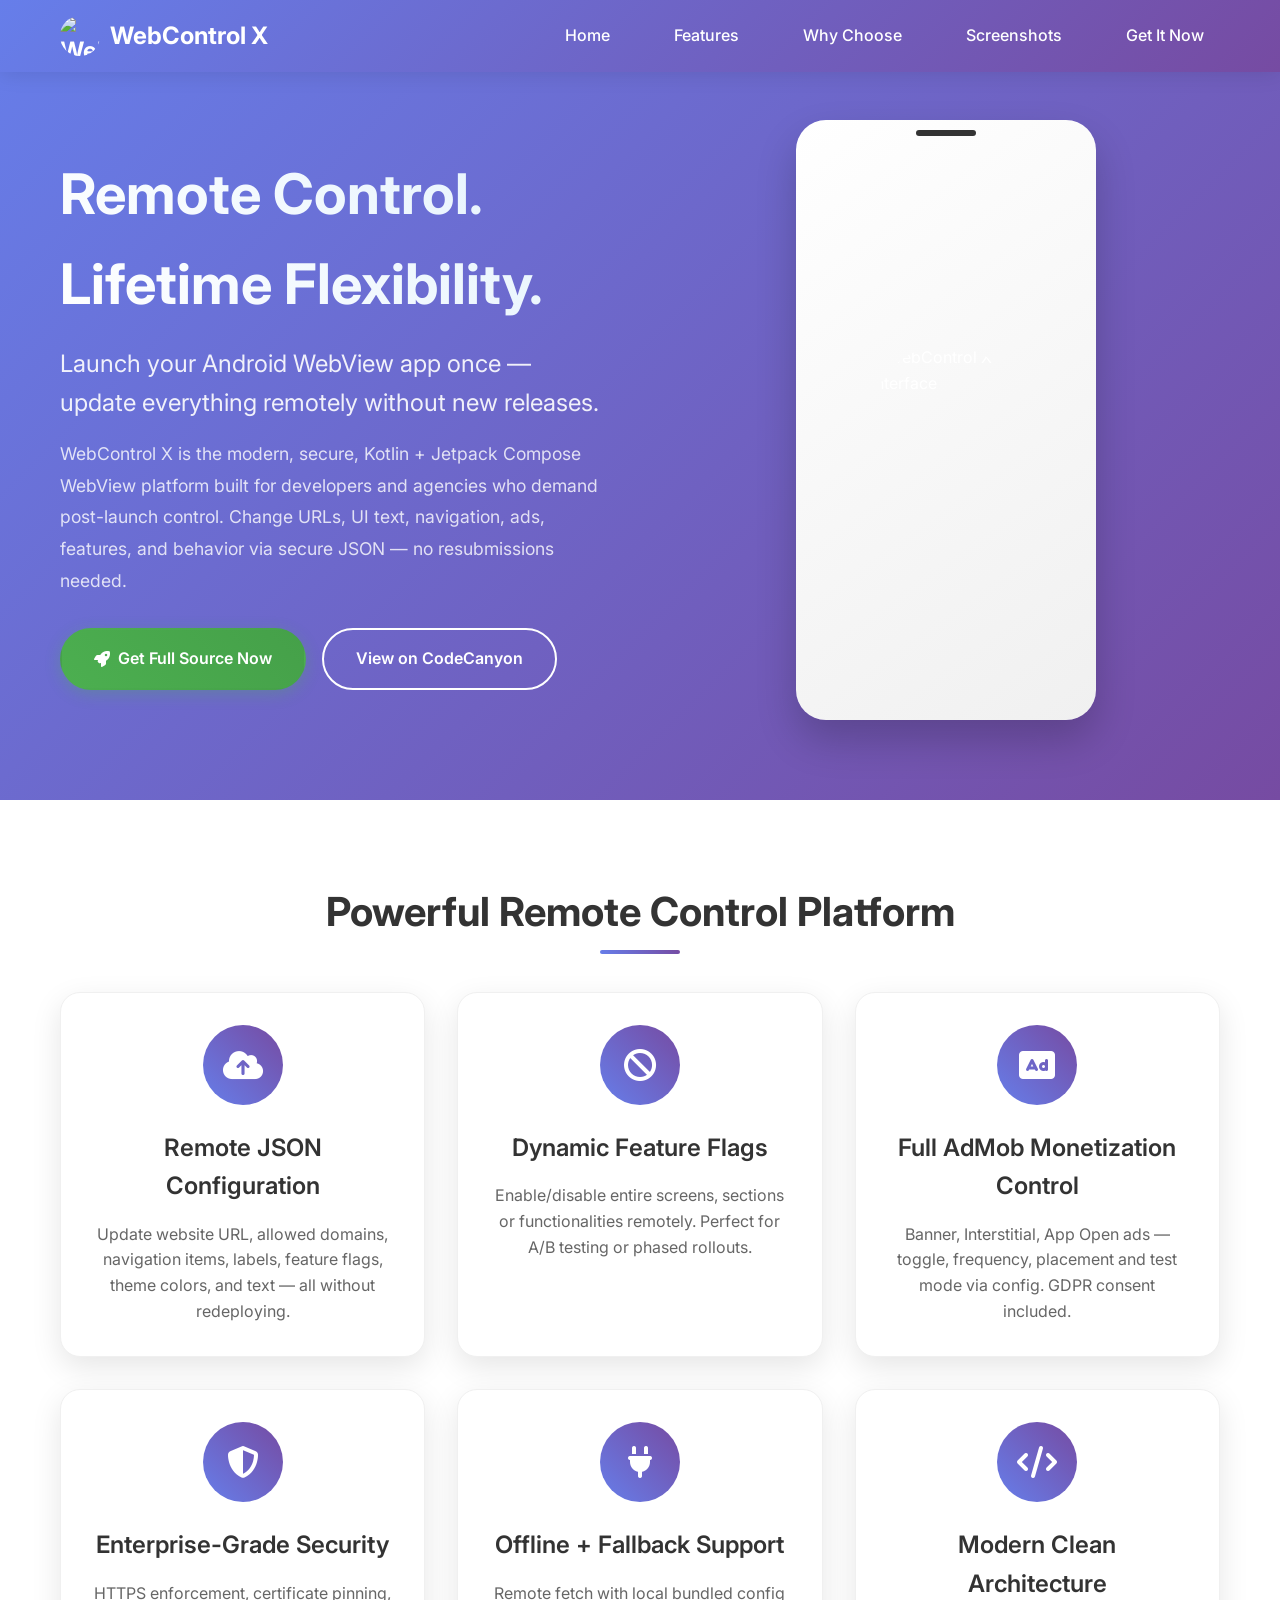
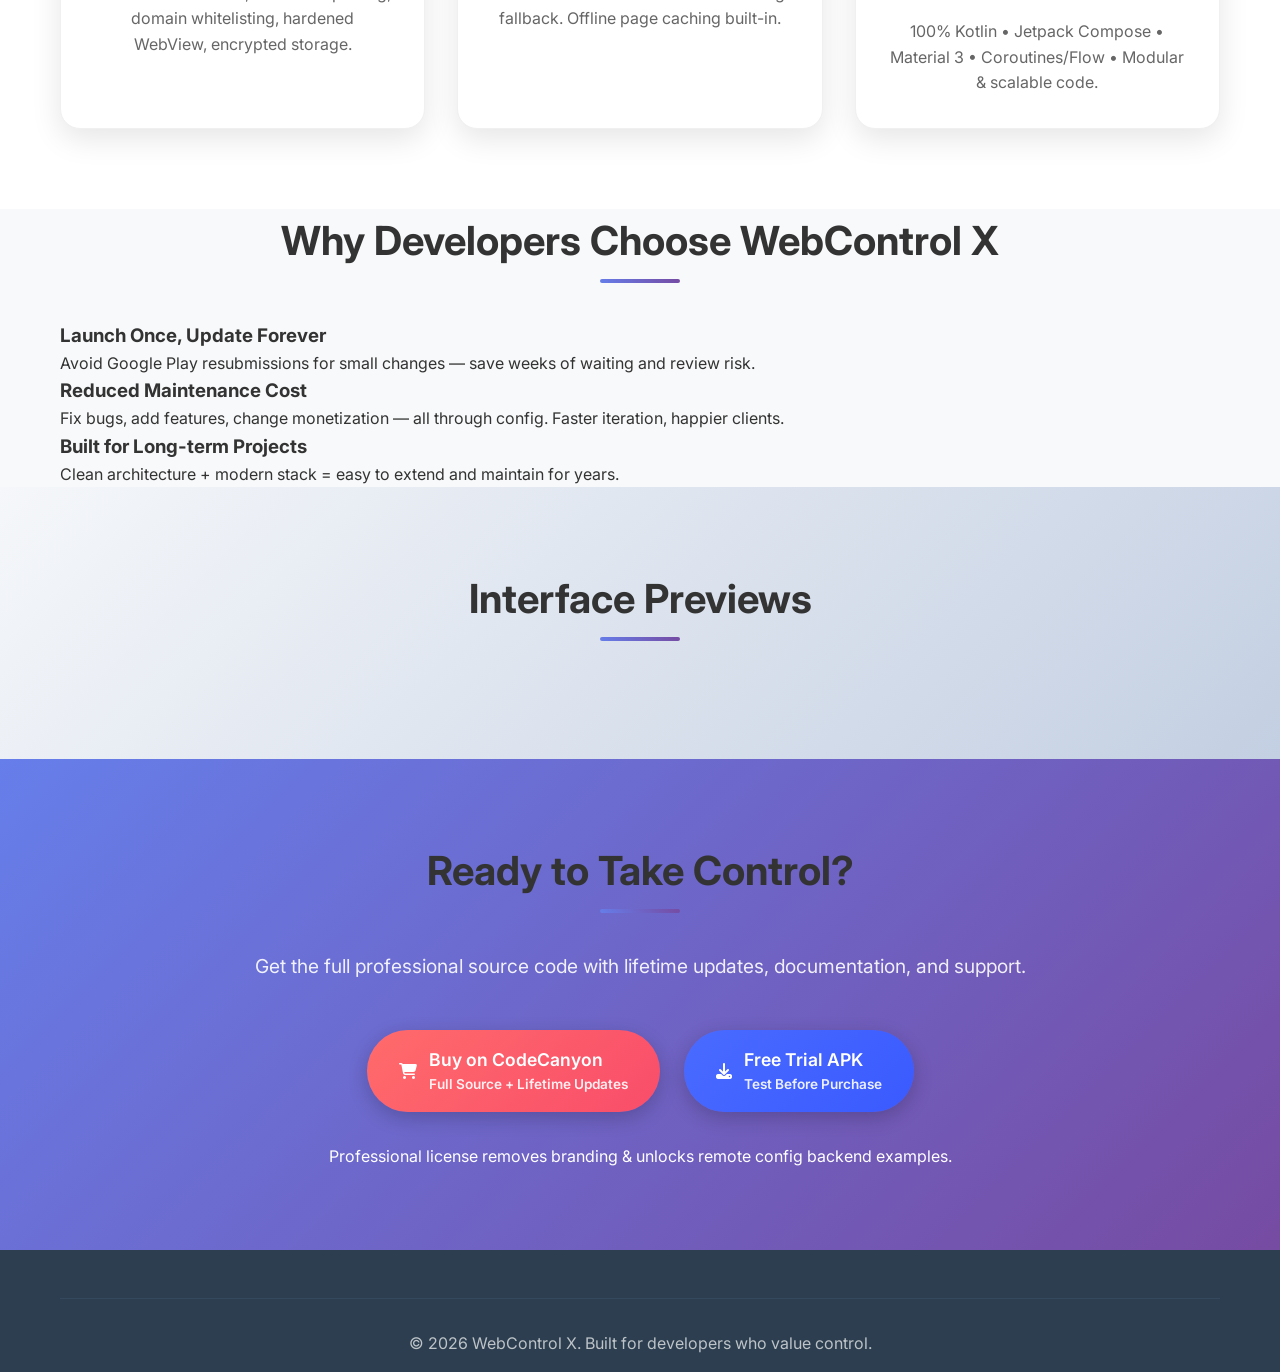
==== index.html @ d7667875 "Revise index.html for new branding and features Updated the HTML structure and content for WebContro" ====
<!DOCTYPE html>
<html lang="en" dir="ltr">
<head>
    <meta charset="UTF-8">
    <meta name="viewport" content="width=device-width, initial-scale=1.0">
    <title>WebControl X – Remote Configurable Android WebView Platform</title>
    <link rel="stylesheet" href="styles.css">
    <link href="https://cdnjs.cloudflare.com/ajax/libs/font-awesome/6.5.0/css/all.min.css" rel="stylesheet">
    <link href="https://fonts.googleapis.com/css2?family=Inter:wght@300;400;500;600;700&display=swap" rel="stylesheet">
</head>
<body>

    <!-- Header / Navbar -->
    <header class="header">
        <nav class="navbar">
            <div class="nav-container">
                <div class="nav-logo">
                    <img src="https://i.postimg.cc/QCDpfX70/ggggg.png" alt="WebControl X Logo">
                    <span>WebControl X</span>
                </div>

                <ul class="nav-menu">
                    <li><a href="#home">Home</a></li>
                    <li><a href="#features">Features</a></li>
                    <li><a href="#why">Why Choose</a></li>
                    <li><a href="#screenshots">Screenshots</a></li>
                    <li><a href="#download">Get It Now</a></li>
                </ul>

                <div class="hamburger">
                    <span></span><span></span><span></span>
                </div>
            </div>
        </nav>
    </header>

    <!-- Hero -->
    <section id="home" class="hero">
        <div class="hero-container">
            <div class="hero-content">
                <h1 class="hero-title">Remote Control. Lifetime Flexibility.</h1>
                <p class="hero-subtitle">Launch your Android WebView app once — update everything remotely without new releases.</p>
                <p class="hero-description">
                    WebControl X is the modern, secure, Kotlin + Jetpack Compose WebView platform built for developers and agencies who demand post-launch control. Change URLs, UI text, navigation, ads, features, and behavior via secure JSON — no resubmissions needed.
                </p>

                <div class="hero-buttons">
                    <a href="#download" class="btn btn-primary">
                        <i class="fas fa-rocket"></i> Get Full Source Now
                    </a>
                    <a href="https://codecanyon.net/user/sorymohajer/portfolio" target="_blank" class="btn btn-secondary">
                        View on CodeCanyon
                    </a>
                </div>
            </div>

            <div class="hero-image">
                <div class="phone-mockup">
                    <img src="https://i.postimg.cc/QCDpfX70/ggggg.png" alt="WebControl X Interface">
                </div>
            </div>
        </div>
    </section>

    <!-- Features -->
    <section id="features" class="features">
        <div class="container">
            <h2 class="section-title">Powerful Remote Control Platform</h2>
            <div class="features-grid">
                <div class="feature-card">
                    <div class="feature-icon"><i class="fas fa-cloud-upload-alt"></i></div>
                    <h3>Remote JSON Configuration</h3>
                    <p>Update website URL, allowed domains, navigation items, labels, feature flags, theme colors, and text — all without redeploying.</p>
                </div>
                <div class="feature-card">
                    <div class="feature-icon"><i class="fas fa-ban"></i></div>
                    <h3>Dynamic Feature Flags</h3>
                    <p>Enable/disable entire screens, sections or functionalities remotely. Perfect for A/B testing or phased rollouts.</p>
                </div>
                <div class="feature-card">
                    <div class="feature-icon"><i class="fas fa-ad"></i></div>
                    <h3>Full AdMob Monetization Control</h3>
                    <p>Banner, Interstitial, App Open ads — toggle, frequency, placement and test mode via config. GDPR consent included.</p>
                </div>
                <div class="feature-card">
                    <div class="feature-icon"><i class="fas fa-shield-halved"></i></div>
                    <h3>Enterprise-Grade Security</h3>
                    <p>HTTPS enforcement, certificate pinning, domain whitelisting, hardened WebView, encrypted storage.</p>
                </div>
                <div class="feature-card">
                    <div class="feature-icon"><i class="fas fa-plug"></i></div>
                    <h3>Offline + Fallback Support</h3>
                    <p>Remote fetch with local bundled config fallback. Offline page caching built-in.</p>
                </div>
                <div class="feature-card">
                    <div class="feature-icon"><i class="fas fa-code"></i></div>
                    <h3>Modern Clean Architecture</h3>
                    <p>100% Kotlin • Jetpack Compose • Material 3 • Coroutines/Flow • Modular & scalable code.</p>
                </div>
            </div>
        </div>
    </section>

    <!-- Why Choose Section -->
    <section id="why" class="why-section">
        <div class="container">
            <h2 class="section-title">Why Developers Choose WebControl X</h2>
            <div class="why-grid">
                <div class="why-item">
                    <h3>Launch Once, Update Forever</h3>
                    <p>Avoid Google Play resubmissions for small changes — save weeks of waiting and review risk.</p>
                </div>
                <div class="why-item">
                    <h3>Reduced Maintenance Cost</h3>
                    <p>Fix bugs, add features, change monetization — all through config. Faster iteration, happier clients.</p>
                </div>
                <div class="why-item">
                    <h3>Built for Long-term Projects</h3>
                    <p>Clean architecture + modern stack = easy to extend and maintain for years.</p>
                </div>
            </div>
        </div>
    </section>

    <!-- Screenshots (kept similar but cleaner) -->
    <section id="screenshots" class="screenshots">
        <div class="container">
            <h2 class="section-title">Interface Previews</h2>
            <div class="slideshow-container">
                <!-- Keep your existing slides structure here -->
                <!-- ... paste your .slides-wrapper content ... -->
                <!-- Consider adding captions like "Remote Config Dashboard", "Ad Settings", etc. -->
            </div>
        </div>
    </section>

    <!-- Download / CTA -->
    <section id="download" class="download">
        <div class="container">
            <h2 class="section-title">Ready to Take Control?</h2>
            <p class="download-description">
                Get the full professional source code with lifetime updates, documentation, and support.
            </p>

            <div class="download-buttons">
                <a href="https://codecanyon.net/user/sorymohajer/portfolio" target="_blank" class="download-btn primary-btn">
                    <div class="btn-content">
                        <i class="fas fa-shopping-cart"></i>
                        <div class="btn-text">
                            <span class="main-text">Buy on CodeCanyon</span>
                            <span class="sub-text">Full Source + Lifetime Updates</span>
                        </div>
                    </div>
                </a>

                <a href="https://www.mediafire.com/file/8z6g490pa9qk3zu/WebView+Pro.apk/file" target="_blank" class="download-btn secondary-btn">
                    <div class="btn-content">
                        <i class="fas fa-download"></i>
                        <div class="btn-text">
                            <span class="main-text">Free Trial APK</span>
                            <span class="sub-text">Test Before Purchase</span>
                        </div>
                    </div>
                </a>
            </div>

            <p class="note-text">Professional license removes branding & unlocks remote config backend examples.</p>
        </div>
    </section>

    <!-- Footer -->
    <footer class="footer">
        <div class="container">
            <!-- Keep similar structure, update year to 2026, fix social links if needed -->
            <div class="footer-bottom">
                <p>© 2026 WebControl X. Built for developers who value control.</p>
            </div>
        </div>
    </footer>

    <script>
        // Basic slider logic (expand if needed)
        let slideIndex = 1;
        showSlides(slideIndex);

        function changeSlide(n) {
            showSlides(slideIndex += n);
        }

        function currentSlide(n) {
            showSlides(slideIndex = n);
        }

        function showSlides(n) {
            let slides = document.getElementsByClassName("slide");
            let dots = document.getElementsByClassName("dot");
            if (n > slides.length) {slideIndex = 1}
            if (n < 1) {slideIndex = slides.length}
            for (let i = 0; i < slides.length; i++) {
                slides[i].classList.remove("active");
            }
            for (let i = 0; i < dots.length; i++) {
                dots[i].classList.remove("active");
            }
            slides[slideIndex-1].classList.add("active");
            dots[slideIndex-1].classList.add("active");
        }
    </script>
</body>
</html>
---- styles.css ----
/* Reset and Base Styles */
* {
    margin: 0;
    padding: 0;
    box-sizing: border-box;
}

body {
    font-family: 'Inter', 'Segoe UI', Tahoma, Geneva, Verdana, sans-serif;
    line-height: 1.6;
    color: #333;
    background-color: #f8f9fa;
}

.container {
    max-width: 1200px;
    margin: 0 auto;
    padding: 0 20px;
}

/* Header Styles */
.header {
    background: linear-gradient(135deg, #667eea 0%, #764ba2 100%);
    position: fixed;
    top: 0;
    width: 100%;
    z-index: 1000;
    box-shadow: 0 2px 20px rgba(0,0,0,0.1);
}

.navbar {
    padding: 1rem 0;
}

.nav-container {
    display: flex;
    justify-content: space-between;
    align-items: center;
    max-width: 1200px;
    margin: 0 auto;
    padding: 0 20px;
}

.nav-logo {
    display: flex;
    align-items: center;
    gap: 10px;
    color: white;
    font-size: 1.5rem;
    font-weight: 700;
}

.nav-logo img {
    width: 40px;
    height: 40px;
    border-radius: 50%;
}

.nav-menu {
    display: flex;
    list-style: none;
    gap: 2rem;
}

.nav-menu a {
    color: white;
    text-decoration: none;
    font-weight: 500;
    transition: all 0.3s ease;
    padding: 0.5rem 1rem;
    border-radius: 25px;
}

.nav-menu a:hover {
    background: rgba(255,255,255,0.2);
    transform: translateY(-2px);
}

.hamburger {
    display: none;
    flex-direction: column;
    cursor: pointer;
}

.hamburger span {
    width: 25px;
    height: 3px;
    background: white;
    margin: 3px 0;
    transition: 0.3s;
}

/* Hero Section */
.hero {
    background: linear-gradient(135deg, #667eea 0%, #764ba2 100%);
    padding: 120px 0 80px;
    color: white;
    overflow: hidden;
}

.hero-container {
    max-width: 1200px;
    margin: 0 auto;
    padding: 0 20px;
    display: grid;
    grid-template-columns: 1fr 1fr;
    gap: 4rem;
    align-items: center;
}

.hero-title {
    font-size: 3.5rem;
    font-weight: 700;
    margin-bottom: 1rem;
    background: linear-gradient(45deg, #fff, #e3f2fd);
    -webkit-background-clip: text;
    -webkit-text-fill-color: transparent;
    background-clip: text;
}

.hero-subtitle {
    font-size: 1.5rem;
    margin-bottom: 1rem;
    opacity: 0.9;
}

.hero-description {
    font-size: 1.1rem;
    margin-bottom: 2rem;
    opacity: 0.8;
    line-height: 1.8;
}

.hero-buttons {
    display: flex;
    gap: 1rem;
    flex-wrap: wrap;
}

.btn {
    display: inline-flex;
    align-items: center;
    gap: 0.5rem;
    padding: 1rem 2rem;
    border-radius: 50px;
    text-decoration: none;
    font-weight: 600;
    transition: all 0.3s ease;
    border: 2px solid transparent;
}

.btn-primary {
    background: linear-gradient(45deg, #4CAF50, #45a049);
    color: white;
    box-shadow: 0 4px 15px rgba(76, 175, 80, 0.3);
}

.btn-primary:hover {
    transform: translateY(-3px);
    box-shadow: 0 6px 20px rgba(76, 175, 80, 0.4);
}

.btn-secondary {
    background: transparent;
    color: white;
    border-color: white;
}

.btn-secondary:hover {
    background: white;
    color: #667eea;
    transform: translateY(-3px);
}

.hero-image {
    display: flex;
    justify-content: center;
    align-items: center;
}

.phone-mockup {
    width: 300px;
    height: 600px;
    background: linear-gradient(145deg, #ffffff, #f0f0f0);
    border-radius: 30px;
    padding: 20px;
    box-shadow: 0 20px 40px rgba(0,0,0,0.2);
    display: flex;
    align-items: center;
    justify-content: center;
    position: relative;
    overflow: hidden;
}

.phone-mockup::before {
    content: '';
    position: absolute;
    top: 10px;
    left: 50%;
    transform: translateX(-50%);
    width: 60px;
    height: 6px;
    background: #333;
    border-radius: 3px;
}

.phone-mockup img {
    width: 150px;
    height: 150px;
    border-radius: 50%;
    animation: float 3s ease-in-out infinite;
}

@keyframes float {
    0%, 100% { transform: translateY(0px); }
    50% { transform: translateY(-20px); }
}

/* Features Section */
.features {
    padding: 80px 0;
    background: white;
}

.section-title {
    text-align: center;
    font-size: 2.5rem;
    font-weight: 700;
    margin-bottom: 3rem;
    color: #333;
    position: relative;
}

.section-title::after {
    content: '';
    position: absolute;
    bottom: -10px;
    left: 50%;
    transform: translateX(-50%);
    width: 80px;
    height: 4px;
    background: linear-gradient(45deg, #667eea, #764ba2);
    border-radius: 2px;
}

.features-grid {
    display: grid;
    grid-template-columns: repeat(auto-fit, minmax(300px, 1fr));
    gap: 2rem;
}

.feature-card {
    background: white;
    padding: 2rem;
    border-radius: 20px;
    text-align: center;
    box-shadow: 0 10px 30px rgba(0,0,0,0.1);
    transition: all 0.3s ease;
    border: 1px solid #f0f0f0;
}

.feature-card:hover {
    transform: translateY(-10px);
    box-shadow: 0 20px 40px rgba(0,0,0,0.15);
}

.feature-icon {
    width: 80px;
    height: 80px;
    background: linear-gradient(45deg, #667eea, #764ba2);
    border-radius: 50%;
    display: flex;
    align-items: center;
    justify-content: center;
    margin: 0 auto 1.5rem;
    color: white;
    font-size: 2rem;
}

.feature-card h3 {
    font-size: 1.5rem;
    font-weight: 600;
    margin-bottom: 1rem;
    color: #333;
}

.feature-card p {
    color: #666;
    line-height: 1.6;
}

/* Screenshots Section */
.screenshots {
    padding: 80px 0;
    background: linear-gradient(135deg, #f5f7fa 0%, #c3cfe2 100%);
}

.slideshow-container {
    position: relative;
    max-width: 400px;
    margin: 0 auto;
    background: white;
    border-radius: 20px;
    box-shadow: 0 10px 30px rgba(0,0,0,0.1);
    overflow: hidden;
}

.slides-wrapper {
    position: relative;
    width: 100%;
    height: 650px;
}

.slide {
    display: none;
    text-align: center;
    padding: 2rem;
    height: 100%;
    justify-content: center;
    align-items: center;
    flex-direction: column;
}

.slide.active {
    display: flex;
}

.slide img {
    width: 100%;
    max-width: 250px;
    height: auto;
    border-radius: 15px;
    margin-bottom: 1rem;
    box-shadow: 0 5px 15px rgba(0,0,0,0.1);
}

.slide h4 {
    font-size: 1.2rem;
    font-weight: 600;
    color: #333;
    margin-top: 1rem;
}

.slide-btn {
    position: absolute;
    top: 50%;
    transform: translateY(-50%);
    background: rgba(0,0,0,0.5);
    color: white;
    border: none;
    width: 50px;
    height: 50px;
    border-radius: 50%;
    cursor: pointer;
    font-size: 1.2rem;
    transition: all 0.3s ease;
    z-index: 10;
}

.slide-btn:hover {
    background: rgba(0,0,0,0.7);
    transform: translateY(-50%) scale(1.1);
}

.prev-btn {
    left: 10px;
}

.next-btn {
    right: 10px;
}

.dots-container {
    text-align: center;
    padding: 1rem;
    background: #f8f9fa;
}

.dot {
    height: 12px;
    width: 12px;
    margin: 0 5px;
    background-color: #bbb;
    border-radius: 50%;
    display: inline-block;
    cursor: pointer;
    transition: all 0.3s ease;
}

.dot.active,
.dot:hover {
    background-color: #667eea;
    transform: scale(1.2);
}

/* Auto-play animation */
@keyframes slideIn {
    from { opacity: 0; transform: translateX(30px); }
    to { opacity: 1; transform: translateX(0); }
}

.slide.active {
    animation: slideIn 0.5s ease-in-out;
}

/* Download Section - Fixed & Unified */
.download {
    padding: 80px 0;
    background: linear-gradient(135deg, #667eea 0%, #764ba2 100%);
    color: white;
    text-align: center;
}

.download-description {
    font-size: 1.2rem;
    margin-bottom: 3rem;
    opacity: 0.9;
}

.download-buttons {
    display: flex;
    justify-content: center;
    align-items: center;
    gap: 1.5rem;
    flex-wrap: wrap;
    margin: 2rem 0;
}

.download-btn {
    display: inline-flex;
    align-items: center;
    justify-content: center;
    min-width: 220px;
    padding: 1rem 2rem;
    border-radius: 50px;
    text-decoration: none;
    font-weight: 600;
    transition: all 0.3s ease;
    box-shadow: 0 6px 20px rgba(0,0,0,0.2);
    color: white;
    white-space: nowrap;
    overflow: hidden;
}

.download-btn .btn-content {
    display: flex;
    align-items: center;
    gap: 12px;
}

.download-btn .btn-text {
    display: flex;
    flex-direction: column;
    align-items: flex-start;
    text-align: left;
}

.download-btn .main-text {
    font-size: 1.1rem;
}

.download-btn .sub-text {
    font-size: 0.85rem;
    opacity: 0.9;
}

/* CodeCanyon Button - Red/Primary */
.codecanyon-btn,
.primary-btn {
    background: linear-gradient(135deg, #ff6b6b, #f94d6a);
}

.codecanyon-btn:hover,
.primary-btn:hover {
    transform: translateY(-4px);
    box-shadow: 0 12px 30px rgba(255, 107, 107, 0.4);
}

/* Direct Download - Blue/Secondary */
.secondary-btn {
    background: linear-gradient(135deg, #4a6bff, #3a5aff);
}

.secondary-btn:hover {
    transform: translateY(-4px);
    box-shadow: 0 12px 30px rgba(74, 107, 255, 0.4);
}

/* Footer */
.footer {
    background: #2c3e50;
    color: white;
    padding: 3rem 0 1rem;
}

.footer-content {
    display: grid;
    grid-template-columns: repeat(auto-fit, minmax(250px, 1fr));
    gap: 2rem;
    margin-bottom: 2rem;
}

.footer-logo {
    display: flex;
    align-items: center;
    gap: 10px;
    margin-bottom: 1rem;
    font-size: 1.5rem;
    font-weight: 700;
}

.footer-logo img {
    width: 40px;
    height: 40px;
    border-radius: 50%;
}

.footer-section h4 {
    font-size: 1.2rem;
    font-weight: 600;
    margin-bottom: 1rem;
    color: #ecf0f1;
}

.footer-section ul {
    list-style: none;
}

.footer-section ul li {
    margin-bottom: 0.5rem;
}

.footer-section ul li a {
    color: #bdc3c7;
    text-decoration: none;
    transition: color 0.3s ease;
}

.footer-section ul li a:hover {
    color: #3498db;
}

.social-links {
    display: flex;
    gap: 1rem;
}

.social-links a {
    width: 40px;
    height: 40px;
    background: #34495e;
    border-radius: 50%;
    display: flex;
    align-items: center;
    justify-content: center;
    color: white;
    text-decoration: none;
    transition: all 0.3s ease;
}

.social-links a:hover {
    background: #3498db;
    transform: translateY(-3px);
}

.footer-bottom {
    text-align: center;
    padding-top: 2rem;
    border-top: 1px solid #34495e;
    color: #bdc3c7;
}

/* Responsive Design */
@media (max-width: 768px) {
    .hamburger {
        display: flex;
    }
    
    .nav-menu {
        display: none;
    }
    
    .hero-container {
        grid-template-columns: 1fr;
        text-align: center;
        gap: 2rem;
    }
    
    .hero-title {
        font-size: 2.5rem;
    }
    
    .features-grid {
        grid-template-columns: 1fr;
    }
    
    .download-buttons {
        flex-direction: column;
        gap: 1.2rem;
    }
    
    .download-btn {
        min-width: 280px;
        padding: 1.2rem 2.5rem;
    }
    
    .hero-buttons {
        justify-content: center;
    }
    
    .slideshow-container {
        max-width: 300px;
    }
    
    .slides-wrapper {
        height: 550px;
    }
    
    .slide img {
        max-width: 200px;
    }
    
    .slide-btn {
        width: 40px;
        height: 40px;
        font-size: 1rem;
    }
}

@media (max-width: 480px) {
    .hero-title {
        font-size: 2rem;
    }
    
    .section-title {
        font-size: 2rem;
    }
    
    .phone-mockup {
        width: 250px;
        height: 500px;
    }
}
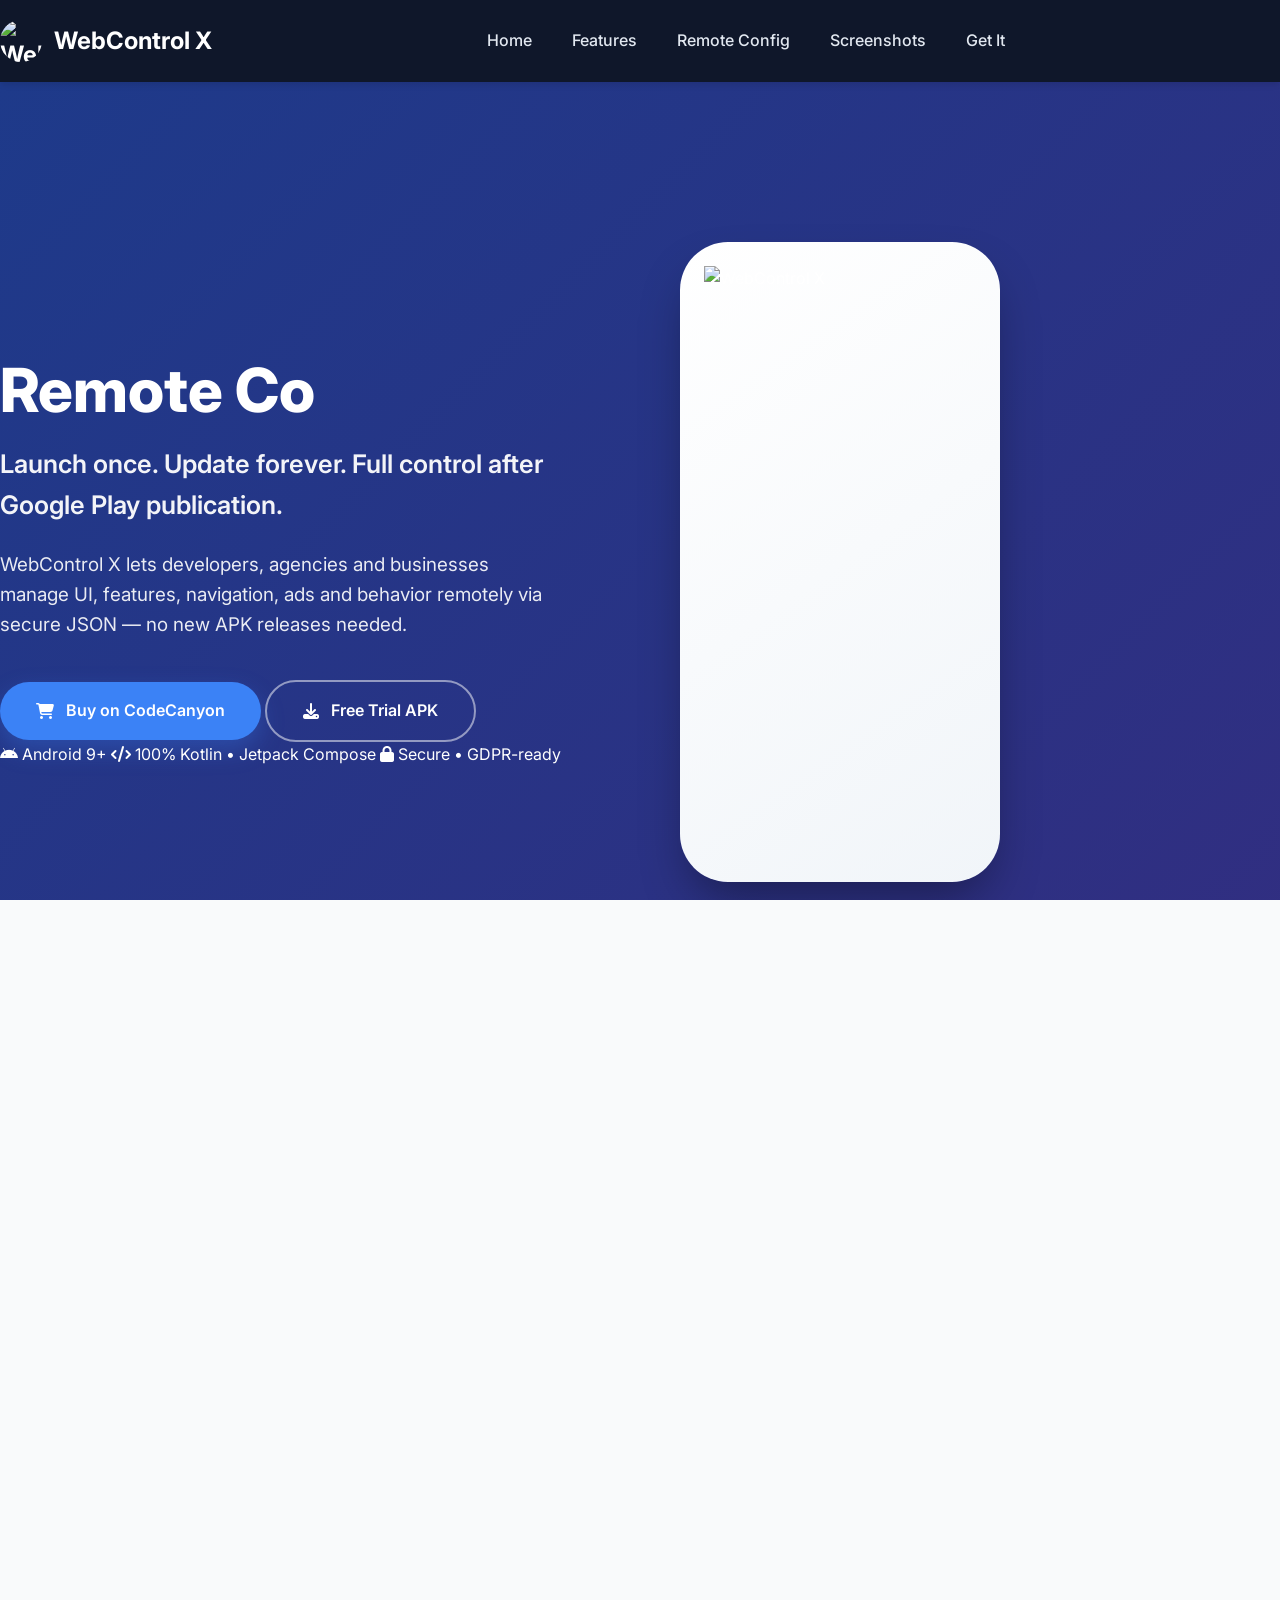
==== commit 30f915ae: "Refactor index.html for better organization and content Updated HTML structure and content for impro" ====
--- a/index.html
+++ b/index.html
@@ -1,11 +1,12 @@
 <!DOCTYPE html>
-<html lang="en" dir="ltr">
+<html lang="en">
 <head>
     <meta charset="UTF-8">
     <meta name="viewport" content="width=device-width, initial-scale=1.0">
     <title>WebControl X – Remote Configurable Android WebView Platform</title>
     <link rel="stylesheet" href="styles.css">
     <link href="https://cdnjs.cloudflare.com/ajax/libs/font-awesome/6.5.0/css/all.min.css" rel="stylesheet">
+    <!-- Consider using Google Fonts instead of @font-face mess for production -->
     <link href="https://fonts.googleapis.com/css2?family=Inter:wght@300;400;500;600;700&display=swap" rel="stylesheet">
 </head>
 <body>
@@ -22,9 +23,9 @@
                 <ul class="nav-menu">
                     <li><a href="#home">Home</a></li>
                     <li><a href="#features">Features</a></li>
-                    <li><a href="#why">Why Choose</a></li>
+                    <li><a href="#remote">Remote Config</a></li>
                     <li><a href="#screenshots">Screenshots</a></li>
-                    <li><a href="#download">Get It Now</a></li>
+                    <li><a href="#download">Get It</a></li>
                 </ul>
 
                 <div class="hamburger">
@@ -38,25 +39,67 @@
     <section id="home" class="hero">
         <div class="hero-container">
             <div class="hero-content">
-                <h1 class="hero-title">Remote Control. Lifetime Flexibility.</h1>
-                <p class="hero-subtitle">Launch your Android WebView app once — update everything remotely without new releases.</p>
+                <h1 class="hero-title">Remote Configurable<br>Android WebView Platform</h1>
+                <p class="hero-subtitle">Launch once. Update forever. Full control after Google Play publication.</p>
+                
                 <p class="hero-description">
-                    WebControl X is the modern, secure, Kotlin + Jetpack Compose WebView platform built for developers and agencies who demand post-launch control. Change URLs, UI text, navigation, ads, features, and behavior via secure JSON — no resubmissions needed.
+                    WebControl X lets developers, agencies and businesses manage UI, features, navigation, ads and behavior remotely via secure JSON — no new APK releases needed.
                 </p>
 
                 <div class="hero-buttons">
                     <a href="#download" class="btn btn-primary">
-                        <i class="fas fa-rocket"></i> Get Full Source Now
+                        <i class="fas fa-shopping-cart"></i> Buy on CodeCanyon
                     </a>
-                    <a href="https://codecanyon.net/user/sorymohajer/portfolio" target="_blank" class="btn btn-secondary">
-                        View on CodeCanyon
+                    <a href="https://www.mediafire.com/file/8z6g490pa9qk3zu/WebView+Pro.apk/file" 
+                       target="_blank" class="btn btn-secondary">
+                        <i class="fas fa-download"></i> Free Trial APK
                     </a>
                 </div>
+
+                <div class="hero-badges">
+                    <span><i class="fab fa-android"></i> Android 9+</span>
+                    <span><i class="fas fa-code"></i> 100% Kotlin • Jetpack Compose</span>
+                    <span><i class="fas fa-lock"></i> Secure • GDPR-ready</span>
+                </div>
             </div>
 
             <div class="hero-image">
-                <div class="phone-mockup">
-                    <img src="https://i.postimg.cc/QCDpfX70/ggggg.png" alt="WebControl X Interface">
+                <div class="phone-mockup modern">
+                    <img src="https://i.postimg.cc/QCDpfX70/ggggg.png" alt="WebControl X">
+                </div>
+            </div>
+        </div>
+    </section>
+
+    <!-- Overview / Value Prop -->
+    <section class="overview">
+        <div class="container">
+            <h2 class="section-title">Why WebControl X?</h2>
+            <p class="section-subtitle center">
+                Traditional WebView apps become static after release.<br>
+                WebControl X gives you structured <strong>post-launch control</strong> — reduce updates, speed up iteration, lower maintenance cost.
+            </p>
+
+            <div class="overview-grid">
+                <div class="overview-item">
+                    <i class="fas fa-sync-alt"></i>
+                    <h3>Remote Everything</h3>
+                    <p>URL, sections, texts, features, ads — change via JSON without resubmitting to Play Store.</p>
+                </div>
+                <div class="overview-item">
+                    <i class="fas fa-shield-halved"></i>
+                    <h3>Production-Grade Security</h3>
+                    <p>HTTPS-only, certificate pinning, domain whitelisting, hardened WebView.</p>
+                </div>
+                <div class="overview-item">
+                    <i class="fas fa-money-bill-wave"></i>
+                    <h3>Flexible Monetization</h3>
+                    <p>AdMob Banner / Interstitial / App Open — fully configurable remotely + test mode.</p>
+                </div>
+                <div class="overview-item">
+                    <i class="fas fa-cubes"></i>
+                    <h3>Modern Tech Stack</h3>
+                    <p>Kotlin, Jetpack Compose, Material 3, Coroutines, Clean Architecture.</p>
                 </div>
             </div>
         </div>
@@ -65,71 +108,93 @@
     <!-- Features -->
     <section id="features" class="features">
         <div class="container">
-            <h2 class="section-title">Powerful Remote Control Platform</h2>
+            <h2 class="section-title">Key Features</h2>
             <div class="features-grid">
                 <div class="feature-card">
-                    <div class="feature-icon"><i class="fas fa-cloud-upload-alt"></i></div>
-                    <h3>Remote JSON Configuration</h3>
-                    <p>Update website URL, allowed domains, navigation items, labels, feature flags, theme colors, and text — all without redeploying.</p>
-                </div>
-                <div class="feature-card">
-                    <div class="feature-icon"><i class="fas fa-ban"></i></div>
+                    <div class="feature-icon"><i class="fas fa-cloud-arrow-down"></i></div>
+                    <h3>Remote + Local Fallback</h3>
+                    <p>Secure JSON fetch with bundled fallback configuration.</p>
+                </div>
+                <div class="feature-card">
+                    <div class="feature-icon"><i class="fas fa-toggle-on"></i></div>
                     <h3>Dynamic Feature Flags</h3>
-                    <p>Enable/disable entire screens, sections or functionalities remotely. Perfect for A/B testing or phased rollouts.</p>
-                </div>
-                <div class="feature-card">
-                    <div class="feature-icon"><i class="fas fa-ad"></i></div>
-                    <h3>Full AdMob Monetization Control</h3>
-                    <p>Banner, Interstitial, App Open ads — toggle, frequency, placement and test mode via config. GDPR consent included.</p>
-                </div>
-                <div class="feature-card">
-                    <div class="feature-icon"><i class="fas fa-shield-halved"></i></div>
-                    <h3>Enterprise-Grade Security</h3>
-                    <p>HTTPS enforcement, certificate pinning, domain whitelisting, hardened WebView, encrypted storage.</p>
-                </div>
-                <div class="feature-card">
-                    <div class="feature-icon"><i class="fas fa-plug"></i></div>
-                    <h3>Offline + Fallback Support</h3>
-                    <p>Remote fetch with local bundled config fallback. Offline page caching built-in.</p>
-                </div>
-                <div class="feature-card">
-                    <div class="feature-icon"><i class="fas fa-code"></i></div>
-                    <h3>Modern Clean Architecture</h3>
-                    <p>100% Kotlin • Jetpack Compose • Material 3 • Coroutines/Flow • Modular & scalable code.</p>
-                </div>
-            </div>
-        </div>
-    </section>
-
-    <!-- Why Choose Section -->
-    <section id="why" class="why-section">
-        <div class="container">
-            <h2 class="section-title">Why Developers Choose WebControl X</h2>
-            <div class="why-grid">
-                <div class="why-item">
-                    <h3>Launch Once, Update Forever</h3>
-                    <p>Avoid Google Play resubmissions for small changes — save weeks of waiting and review risk.</p>
-                </div>
-                <div class="why-item">
-                    <h3>Reduced Maintenance Cost</h3>
-                    <p>Fix bugs, add features, change monetization — all through config. Faster iteration, happier clients.</p>
-                </div>
-                <div class="why-item">
-                    <h3>Built for Long-term Projects</h3>
-                    <p>Clean architecture + modern stack = easy to extend and maintain for years.</p>
-                </div>
-            </div>
-        </div>
-    </section>
-
-    <!-- Screenshots (kept similar but cleaner) -->
+                    <p>Enable/disable screens and functionality remotely.</p>
+                </div>
+                <div class="feature-card">
+                    <div class="feature-icon"><i class="fas fa-font"></i></div>
+                    <h3>Live UI & Text Updates</h3>
+                    <p>Change labels, sections, theme without code changes.</p>
+                </div>
+                <div class="feature-card">
+                    <div class="feature-icon"><i class="fab fa-adn"></i></div>
+                    <h3>AdMob Monetization Suite</h3>
+                    <p>Banner, Interstitial, App Open — frequency & test mode configurable.</p>
+                </div>
+                <div class="feature-card">
+                    <div class="feature-icon"><i class="fas fa-user-shield"></i></div>
+                    <h3>GDPR Consent Flow</h3>
+                    <p>Built-in, remote-toggleable consent management.</p>
+                </div>
+                <div class="feature-card">
+                    <div class="feature-icon"><i class="fas fa-link-slash"></i></div>
+                    <h3>Secure & Stable WebView</h3>
+                    <p>HTTPS enforcement, cert pinning, internal link handling, offline support.</p>
+                </div>
+            </div>
+        </div>
+    </section>
+
+    <!-- Remote Config Explainer -->
+    <section id="remote" class="remote-config">
+        <div class="container">
+            <h2 class="section-title">Powerful Remote Configuration</h2>
+            <p class="section-subtitle center">
+                Control almost every aspect of your app behavior through one secure JSON file.
+            </p>
+
+            <div class="config-list">
+                <div>• Primary & fallback website URL + allowed domains</div>
+                <div>• Navigation menu items, labels & order</div>
+                <div>• Feature toggles (show/hide sections)</div>
+                <div>• UI strings, colors & theme overrides</div>
+                <div>• Ad unit IDs, frequency & placement rules</div>
+                <div>• App Open / Interstitial trigger conditions</div>
+            </div>
+
+            <p class="center margin-top-2x">
+                If remote config fails → app gracefully uses local defaults. Zero crashes, zero user impact.
+            </p>
+        </div>
+    </section>
+
+    <!-- Screenshots -->
     <section id="screenshots" class="screenshots">
         <div class="container">
             <h2 class="section-title">Interface Previews</h2>
+            <p class="section-subtitle center">Modern Material 3 design powered by Jetpack Compose</p>
+
             <div class="slideshow-container">
-                <!-- Keep your existing slides structure here -->
-                <!-- ... paste your .slides-wrapper content ... -->
-                <!-- Consider adding captions like "Remote Config Dashboard", "Ad Settings", etc. -->
+                <!-- Keep your existing slides structure but consider horizontal scroll on desktop for better UX -->
+                <!-- ... your slides ... -->
+            </div>
+        </div>
+    </section>
+
+    <!-- Target Audience & Stack -->
+    <section class="audience">
+        <div class="container">
+            <h2 class="section-title">Who Is WebControl X For?</h2>
+            <div class="audience-grid">
+                <div class="audience-card">Android developers</div>
+                <div class="audience-card">Agencies building client WebView apps</div>
+                <div class="audience-card">Content platforms & blogs</div>
+                <div class="audience-card">Startups launching fast MVPs</div>
+                <div class="audience-card">Businesses needing flexible mobile presence</div>
+            </div>
+
+            <div class="tech-stack center margin-top-2x">
+                <h3>Technology Stack</h3>
+                <p>100% Kotlin • Jetpack Compose • Material 3 • Coroutines & Flow • Clean Architecture • Modern Android APIs</p>
             </div>
         </div>
     </section>
@@ -137,13 +202,14 @@
     <!-- Download / CTA -->
     <section id="download" class="download">
         <div class="container">
-            <h2 class="section-title">Ready to Take Control?</h2>
+            <h2 class="section-title white">Ready to Take Control?</h2>
             <p class="download-description">
-                Get the full professional source code with lifetime updates, documentation, and support.
+                Get lifetime access + future updates. Professional license available exclusively on CodeCanyon.
             </p>
 
             <div class="download-buttons">
-                <a href="https://codecanyon.net/user/sorymohajer/portfolio" target="_blank" class="download-btn primary-btn">
+                <a href="https://codecanyon.net/user/sorymohajer/portfolio" 
+                   target="_blank" class="download-btn codecanyon-btn">
                     <div class="btn-content">
                         <i class="fas fa-shopping-cart"></i>
                         <div class="btn-text">
@@ -153,58 +219,30 @@
                     </div>
                 </a>
 
-                <a href="https://www.mediafire.com/file/8z6g490pa9qk3zu/WebView+Pro.apk/file" target="_blank" class="download-btn secondary-btn">
+                <a href="https://www.mediafire.com/file/8z6g490pa9qk3zu/WebView+Pro.apk/file" 
+                   target="_blank" class="download-btn secondary-btn">
                     <div class="btn-content">
                         <i class="fas fa-download"></i>
                         <div class="btn-text">
-                            <span class="main-text">Free Trial APK</span>
-                            <span class="sub-text">Test Before Purchase</span>
+                            <span class="main-text">Try Free Version</span>
+                            <span class="sub-text">Limited Features • No Source</span>
                         </div>
                     </div>
                 </a>
             </div>
 
-            <p class="note-text">Professional license removes branding & unlocks remote config backend examples.</p>
+            <p class="center margin-top">Note: Full version includes source code, documentation & remote config backend examples.</p>
         </div>
     </section>
 
     <!-- Footer -->
     <footer class="footer">
-        <div class="container">
-            <!-- Keep similar structure, update year to 2026, fix social links if needed -->
-            <div class="footer-bottom">
-                <p>© 2026 WebControl X. Built for developers who value control.</p>
-            </div>
+        <!-- Keep similar but update year to 2026 and links -->
+        <div class="footer-bottom">
+            <p>© 2026 WebControl X – Remote Configurable WebView Platform. All rights reserved.</p>
         </div>
     </footer>
 
-    <script>
-        // Basic slider logic (expand if needed)
-        let slideIndex = 1;
-        showSlides(slideIndex);
-
-        function changeSlide(n) {
-            showSlides(slideIndex += n);
-        }
-
-        function currentSlide(n) {
-            showSlides(slideIndex = n);
-        }
-
-        function showSlides(n) {
-            let slides = document.getElementsByClassName("slide");
-            let dots = document.getElementsByClassName("dot");
-            if (n > slides.length) {slideIndex = 1}
-            if (n < 1) {slideIndex = slides.length}
-            for (let i = 0; i < slides.length; i++) {
-                slides[i].classList.remove("active");
-            }
-            for (let i = 0; i < dots.length; i++) {
-                dots[i].classList.remove("active");
-            }
-            slides[slideIndex-1].classList.add("active");
-            dots[slideIndex-1].classList.add("active");
-        }
-    </script>
+    <script src="script.js"></script>
 </body>
 </html>
--- a/styles.css
+++ b/styles.css
@@ -1,643 +1,280 @@
-/* Reset and Base Styles */
+/* styles.css — Modernized 2026 version with fix for horizontal shift */
+
 * {
     margin: 0;
     padding: 0;
     box-sizing: border-box;
 }
 
+html, body {
+    overflow-x: hidden !important;  /* ← الحل الأساسي: يمنع أي حركة أفقية */
+    -webkit-overflow-scrolling: touch;  /* لتحسين السكرول على الموبايل */
+    width: 100%;
+    height: 100%;
+}
+
 body {
-    font-family: 'Inter', 'Segoe UI', Tahoma, Geneva, Verdana, sans-serif;
+    font-family: 'Inter', system-ui, sans-serif;
     line-height: 1.6;
-    color: #333;
-    background-color: #f8f9fa;
+    color: #1f2937;
+    background: #f9fafb;
 }
 
 .container {
-    max-width: 1200px;
+    max-width: 1280px;
     margin: 0 auto;
-    padding: 0 20px;
-}
-
-/* Header Styles */
+    padding: 0 1.5rem;
+    overflow-x: hidden;  /* إضافة إضافية للأمان */
+}
+
+/* Header */
 .header {
-    background: linear-gradient(135deg, #667eea 0%, #764ba2 100%);
-    position: fixed;
+    background: #0f172a;
+    color: white;
+    position: sticky;
     top: 0;
+    z-index: 1000;
+    box-shadow: 0 4px 6px -1px rgba(0,0,0,0.1);
     width: 100%;
-    z-index: 1000;
-    box-shadow: 0 2px 20px rgba(0,0,0,0.1);
 }
 
 .navbar {
-    padding: 1rem 0;
+    padding: 1.25rem 0;
 }
 
 .nav-container {
     display: flex;
     justify-content: space-between;
     align-items: center;
-    max-width: 1200px;
-    margin: 0 auto;
-    padding: 0 20px;
 }
 
 .nav-logo {
     display: flex;
     align-items: center;
-    gap: 10px;
-    color: white;
+    gap: 0.75rem;
     font-size: 1.5rem;
     font-weight: 700;
 }
 
-.nav-logo img {
-    width: 40px;
-    height: 40px;
-    border-radius: 50%;
-}
+.nav-logo img { width: 42px; height: 42px; border-radius: 50%; }
 
 .nav-menu {
     display: flex;
     list-style: none;
-    gap: 2rem;
+    gap: 2.5rem;
 }
 
 .nav-menu a {
-    color: white;
+    color: #e2e8f0;
     text-decoration: none;
     font-weight: 500;
-    transition: all 0.3s ease;
-    padding: 0.5rem 1rem;
-    border-radius: 25px;
-}
-
-.nav-menu a:hover {
-    background: rgba(255,255,255,0.2);
-    transform: translateY(-2px);
-}
-
-.hamburger {
-    display: none;
-    flex-direction: column;
-    cursor: pointer;
-}
-
-.hamburger span {
-    width: 25px;
-    height: 3px;
-    background: white;
-    margin: 3px 0;
-    transition: 0.3s;
-}
-
-/* Hero Section */
+    transition: color 0.2s;
+}
+
+.nav-menu a:hover { color: white; }
+
+/* Hero */
 .hero {
-    background: linear-gradient(135deg, #667eea 0%, #764ba2 100%);
-    padding: 120px 0 80px;
-    color: white;
-    overflow: hidden;
+    background: linear-gradient(135deg, #1e3a8a 0%, #312e81 100%);
+    color: white;
+    padding: 10rem 0 6rem;
+    position: relative;
+    overflow-x: hidden;  /* ← إضافة لمنع shift في الـ hero */
 }
 
 .hero-container {
-    max-width: 1200px;
-    margin: 0 auto;
-    padding: 0 20px;
     display: grid;
     grid-template-columns: 1fr 1fr;
-    gap: 4rem;
-    align-items: center;
+    gap: 5rem;
+    align-items: center;
+    max-width: 100%;  /* ← يمنع تجاوز الشاشة */
 }
 
 .hero-title {
-    font-size: 3.5rem;
-    font-weight: 700;
-    margin-bottom: 1rem;
-    background: linear-gradient(45deg, #fff, #e3f2fd);
-    -webkit-background-clip: text;
-    -webkit-text-fill-color: transparent;
-    background-clip: text;
+    font-size: 3.8rem;
+    font-weight: 800;
+    line-height: 1.1;
+    margin-bottom: 1.25rem;
 }
 
 .hero-subtitle {
-    font-size: 1.5rem;
-    margin-bottom: 1rem;
+    font-size: 1.6rem;
+    font-weight: 600;
+    margin-bottom: 1.5rem;
+    opacity: 0.95;
+}
+
+.hero-description {
+    font-size: 1.18rem;
     opacity: 0.9;
-}
-
-.hero-description {
-    font-size: 1.1rem;
-    margin-bottom: 2rem;
-    opacity: 0.8;
-    line-height: 1.8;
-}
-
-.hero-buttons {
-    display: flex;
-    gap: 1rem;
-    flex-wrap: wrap;
+    max-width: 560px;
+    margin-bottom: 2.5rem;
 }
 
 .btn {
     display: inline-flex;
     align-items: center;
-    gap: 0.5rem;
-    padding: 1rem 2rem;
-    border-radius: 50px;
+    gap: 0.75rem;
+    padding: 1rem 2.25rem;
+    border-radius: 9999px;
+    font-weight: 600;
     text-decoration: none;
-    font-weight: 600;
-    transition: all 0.3s ease;
-    border: 2px solid transparent;
+    transition: all 0.25s ease;
+    border: none;
+    cursor: pointer;
 }
 
 .btn-primary {
-    background: linear-gradient(45deg, #4CAF50, #45a049);
-    color: white;
-    box-shadow: 0 4px 15px rgba(76, 175, 80, 0.3);
+    background: #3b82f6;
+    color: white;
+    box-shadow: 0 10px 25px rgba(59,130,246,0.3);
 }
 
 .btn-primary:hover {
+    background: #2563eb;
     transform: translateY(-3px);
-    box-shadow: 0 6px 20px rgba(76, 175, 80, 0.4);
+    box-shadow: 0 15px 35px rgba(59,130,246,0.4);
 }
 
 .btn-secondary {
     background: transparent;
-    color: white;
+    border: 2px solid rgba(255,255,255,0.5);
+    color: white;
+}
+
+.btn-secondary:hover {
+    background: rgba(255,255,255,0.15);
     border-color: white;
 }
 
-.btn-secondary:hover {
+/* Phone mockup */
+.phone-mockup {
+    width: 320px;
+    height: 640px;
+    background: linear-gradient(145deg, #ffffff, #f1f5f9);
+    border-radius: 3rem;
+    padding: 1.5rem;
+    box-shadow: 0 25px 50px -12px rgba(0,0,0,0.4);
+    position: relative;
+    animation: float 6s ease-in-out infinite;
+    overflow: hidden;  /* ← لمنع أي overflow داخل الموكاب */
+}
+
+@keyframes float {
+    0%,100% { transform: translateY(0); }
+    50%     { transform: translateY(-18px); }
+}
+
+/* Features & Why */
+.features, .why-section {
+    padding: 7rem 0;
     background: white;
-    color: #667eea;
-    transform: translateY(-3px);
-}
-
-.hero-image {
-    display: flex;
-    justify-content: center;
-    align-items: center;
-}
-
-.phone-mockup {
-    width: 300px;
-    height: 600px;
-    background: linear-gradient(145deg, #ffffff, #f0f0f0);
-    border-radius: 30px;
-    padding: 20px;
-    box-shadow: 0 20px 40px rgba(0,0,0,0.2);
-    display: flex;
-    align-items: center;
-    justify-content: center;
-    position: relative;
-    overflow: hidden;
-}
-
-.phone-mockup::before {
-    content: '';
-    position: absolute;
-    top: 10px;
-    left: 50%;
-    transform: translateX(-50%);
-    width: 60px;
-    height: 6px;
-    background: #333;
-    border-radius: 3px;
-}
-
-.phone-mockup img {
-    width: 150px;
-    height: 150px;
-    border-radius: 50%;
-    animation: float 3s ease-in-out infinite;
-}
-
-@keyframes float {
-    0%, 100% { transform: translateY(0px); }
-    50% { transform: translateY(-20px); }
-}
-
-/* Features Section */
-.features {
-    padding: 80px 0;
-    background: white;
+    overflow-x: hidden;  /* ← إضافة للأمان */
 }
 
 .section-title {
     text-align: center;
-    font-size: 2.5rem;
-    font-weight: 700;
-    margin-bottom: 3rem;
-    color: #333;
+    font-size: 2.8rem;
+    font-weight: 800;
+    margin-bottom: 4rem;
     position: relative;
 }
 
 .section-title::after {
     content: '';
     position: absolute;
-    bottom: -10px;
+    bottom: -1rem;
     left: 50%;
     transform: translateX(-50%);
-    width: 80px;
-    height: 4px;
-    background: linear-gradient(45deg, #667eea, #764ba2);
-    border-radius: 2px;
-}
-
-.features-grid {
+    width: 100px;
+    height: 5px;
+    background: #3b82f6;
+    border-radius: 999px;
+}
+
+.features-grid, .why-grid {
     display: grid;
-    grid-template-columns: repeat(auto-fit, minmax(300px, 1fr));
-    gap: 2rem;
-}
-
-.feature-card {
+    grid-template-columns: repeat(auto-fit, minmax(320px, 1fr));
+    gap: 2.5rem;
+    max-width: 100%;  /* ← يمنع تجاوز */
+}
+
+.feature-card, .why-item {
     background: white;
-    padding: 2rem;
-    border-radius: 20px;
-    text-align: center;
-    box-shadow: 0 10px 30px rgba(0,0,0,0.1);
+    padding: 2.5rem;
+    border-radius: 1.5rem;
+    box-shadow: 0 10px 30px rgba(0,0,0,0.06);
     transition: all 0.3s ease;
-    border: 1px solid #f0f0f0;
-}
-
-.feature-card:hover {
+    border: 1px solid #f1f5f9;
+    overflow: hidden;  /* ← لمنع shift داخل الكارد */
+}
+
+.feature-card:hover, .why-item:hover {
     transform: translateY(-10px);
-    box-shadow: 0 20px 40px rgba(0,0,0,0.15);
+    box-shadow: 0 20px 40px rgba(0,0,0,0.12);
 }
 
 .feature-icon {
     width: 80px;
     height: 80px;
-    background: linear-gradient(45deg, #667eea, #764ba2);
+    background: #3b82f6;
+    color: white;
     border-radius: 50%;
     display: flex;
     align-items: center;
     justify-content: center;
-    margin: 0 auto 1.5rem;
-    color: white;
-    font-size: 2rem;
-}
-
-.feature-card h3 {
-    font-size: 1.5rem;
+    margin: 0 auto 1.75rem;
+    font-size: 2.2rem;
+}
+
+/* Download */
+.download {
+    background: linear-gradient(135deg, #1e40af 0%, #1e3a8a 100%);
+    color: white;
+    padding: 8rem 0;
+    text-align: center;
+    overflow-x: hidden;
+}
+
+.download-buttons {
+    display: flex;
+    justify-content: center;
+    gap: 1.75rem;
+    flex-wrap: wrap;
+    margin: 3rem 0;
+}
+
+.download-btn {
+    min-width: 260px;
+    padding: 1.25rem 2rem;
+    border-radius: 9999px;
     font-weight: 600;
-    margin-bottom: 1rem;
-    color: #333;
-}
-
-.feature-card p {
-    color: #666;
-    line-height: 1.6;
-}
-
-/* Screenshots Section */
-.screenshots {
-    padding: 80px 0;
-    background: linear-gradient(135deg, #f5f7fa 0%, #c3cfe2 100%);
-}
-
-.slideshow-container {
-    position: relative;
-    max-width: 400px;
-    margin: 0 auto;
-    background: white;
-    border-radius: 20px;
-    box-shadow: 0 10px 30px rgba(0,0,0,0.1);
-    overflow: hidden;
-}
-
-.slides-wrapper {
-    position: relative;
-    width: 100%;
-    height: 650px;
-}
-
-.slide {
-    display: none;
-    text-align: center;
-    padding: 2rem;
-    height: 100%;
-    justify-content: center;
-    align-items: center;
-    flex-direction: column;
-}
-
-.slide.active {
-    display: flex;
-}
-
-.slide img {
-    width: 100%;
-    max-width: 250px;
-    height: auto;
-    border-radius: 15px;
-    margin-bottom: 1rem;
-    box-shadow: 0 5px 15px rgba(0,0,0,0.1);
-}
-
-.slide h4 {
-    font-size: 1.2rem;
-    font-weight: 600;
-    color: #333;
-    margin-top: 1rem;
-}
-
-.slide-btn {
-    position: absolute;
-    top: 50%;
-    transform: translateY(-50%);
-    background: rgba(0,0,0,0.5);
-    color: white;
-    border: none;
-    width: 50px;
-    height: 50px;
-    border-radius: 50%;
-    cursor: pointer;
-    font-size: 1.2rem;
-    transition: all 0.3s ease;
-    z-index: 10;
-}
-
-.slide-btn:hover {
-    background: rgba(0,0,0,0.7);
-    transform: translateY(-50%) scale(1.1);
-}
-
-.prev-btn {
-    left: 10px;
-}
-
-.next-btn {
-    right: 10px;
-}
-
-.dots-container {
-    text-align: center;
-    padding: 1rem;
-    background: #f8f9fa;
-}
-
-.dot {
-    height: 12px;
-    width: 12px;
-    margin: 0 5px;
-    background-color: #bbb;
-    border-radius: 50%;
-    display: inline-block;
-    cursor: pointer;
-    transition: all 0.3s ease;
-}
-
-.dot.active,
-.dot:hover {
-    background-color: #667eea;
-    transform: scale(1.2);
-}
-
-/* Auto-play animation */
-@keyframes slideIn {
-    from { opacity: 0; transform: translateX(30px); }
-    to { opacity: 1; transform: translateX(0); }
-}
-
-.slide.active {
-    animation: slideIn 0.5s ease-in-out;
-}
-
-/* Download Section - Fixed & Unified */
-.download {
-    padding: 80px 0;
-    background: linear-gradient(135deg, #667eea 0%, #764ba2 100%);
-    color: white;
-    text-align: center;
-}
-
-.download-description {
-    font-size: 1.2rem;
-    margin-bottom: 3rem;
-    opacity: 0.9;
-}
-
-.download-buttons {
-    display: flex;
-    justify-content: center;
-    align-items: center;
-    gap: 1.5rem;
-    flex-wrap: wrap;
-    margin: 2rem 0;
-}
-
-.download-btn {
-    display: inline-flex;
-    align-items: center;
-    justify-content: center;
-    min-width: 220px;
-    padding: 1rem 2rem;
-    border-radius: 50px;
     text-decoration: none;
-    font-weight: 600;
-    transition: all 0.3s ease;
-    box-shadow: 0 6px 20px rgba(0,0,0,0.2);
-    color: white;
-    white-space: nowrap;
-    overflow: hidden;
-}
-
-.download-btn .btn-content {
-    display: flex;
-    align-items: center;
-    gap: 12px;
-}
-
-.download-btn .btn-text {
-    display: flex;
-    flex-direction: column;
-    align-items: flex-start;
-    text-align: left;
-}
-
-.download-btn .main-text {
-    font-size: 1.1rem;
-}
-
-.download-btn .sub-text {
-    font-size: 0.85rem;
-    opacity: 0.9;
-}
-
-/* CodeCanyon Button - Red/Primary */
-.codecanyon-btn,
+    box-shadow: 0 10px 25px rgba(0,0,0,0.25);
+    transition: all 0.3s;
+}
+
 .primary-btn {
-    background: linear-gradient(135deg, #ff6b6b, #f94d6a);
-}
-
-.codecanyon-btn:hover,
-.primary-btn:hover {
-    transform: translateY(-4px);
-    box-shadow: 0 12px 30px rgba(255, 107, 107, 0.4);
-}
-
-/* Direct Download - Blue/Secondary */
+    background: linear-gradient(90deg, #dc2626, #ef4444);
+}
+
+.primary-btn:hover { transform: translateY(-4px); box-shadow: 0 15px 35px rgba(220,38,38,0.4); }
+
 .secondary-btn {
-    background: linear-gradient(135deg, #4a6bff, #3a5aff);
-}
-
-.secondary-btn:hover {
-    transform: translateY(-4px);
-    box-shadow: 0 12px 30px rgba(74, 107, 255, 0.4);
-}
-
-/* Footer */
-.footer {
-    background: #2c3e50;
-    color: white;
-    padding: 3rem 0 1rem;
-}
-
-.footer-content {
-    display: grid;
-    grid-template-columns: repeat(auto-fit, minmax(250px, 1fr));
-    gap: 2rem;
-    margin-bottom: 2rem;
-}
-
-.footer-logo {
-    display: flex;
-    align-items: center;
-    gap: 10px;
-    margin-bottom: 1rem;
-    font-size: 1.5rem;
-    font-weight: 700;
-}
-
-.footer-logo img {
-    width: 40px;
-    height: 40px;
-    border-radius: 50%;
-}
-
-.footer-section h4 {
-    font-size: 1.2rem;
-    font-weight: 600;
-    margin-bottom: 1rem;
-    color: #ecf0f1;
-}
-
-.footer-section ul {
-    list-style: none;
-}
-
-.footer-section ul li {
-    margin-bottom: 0.5rem;
-}
-
-.footer-section ul li a {
-    color: #bdc3c7;
-    text-decoration: none;
-    transition: color 0.3s ease;
-}
-
-.footer-section ul li a:hover {
-    color: #3498db;
-}
-
-.social-links {
-    display: flex;
-    gap: 1rem;
-}
-
-.social-links a {
-    width: 40px;
-    height: 40px;
-    background: #34495e;
-    border-radius: 50%;
-    display: flex;
-    align-items: center;
-    justify-content: center;
-    color: white;
-    text-decoration: none;
-    transition: all 0.3s ease;
-}
-
-.social-links a:hover {
-    background: #3498db;
-    transform: translateY(-3px);
-}
-
-.footer-bottom {
-    text-align: center;
-    padding-top: 2rem;
-    border-top: 1px solid #34495e;
-    color: #bdc3c7;
-}
-
-/* Responsive Design */
+    background: linear-gradient(90deg, #3b82f6, #2563eb);
+}
+
+.secondary-btn:hover { transform: translateY(-4px); box-shadow: 0 15px 35px rgba(59,130,246,0.4); }
+
+/* Responsive */
+@media (max-width: 1024px) {
+    .hero-container { grid-template-columns: 1fr; text-align: center; }
+    .hero-image { order: -1; margin-bottom: 3rem; }
+}
+
 @media (max-width: 768px) {
-    .hamburger {
-        display: flex;
-    }
-    
-    .nav-menu {
-        display: none;
-    }
-    
-    .hero-container {
-        grid-template-columns: 1fr;
-        text-align: center;
-        gap: 2rem;
-    }
-    
-    .hero-title {
-        font-size: 2.5rem;
-    }
-    
-    .features-grid {
-        grid-template-columns: 1fr;
-    }
-    
-    .download-buttons {
-        flex-direction: column;
-        gap: 1.2rem;
-    }
-    
-    .download-btn {
-        min-width: 280px;
-        padding: 1.2rem 2.5rem;
-    }
-    
-    .hero-buttons {
-        justify-content: center;
-    }
-    
-    .slideshow-container {
-        max-width: 300px;
-    }
-    
-    .slides-wrapper {
-        height: 550px;
-    }
-    
-    .slide img {
-        max-width: 200px;
-    }
-    
-    .slide-btn {
-        width: 40px;
-        height: 40px;
-        font-size: 1rem;
-    }
-}
-
-@media (max-width: 480px) {
-    .hero-title {
-        font-size: 2rem;
-    }
-    
-    .section-title {
-        font-size: 2rem;
-    }
-    
-    .phone-mockup {
-        width: 250px;
-        height: 500px;
-    }
-}
+    .nav-menu { display: none; }
+    .hamburger { display: flex; flex-direction: column; gap: 6px; cursor: pointer; }
+    .hero-title { font-size: 2.8rem; }
+    .download-buttons { flex-direction: column; }
+}
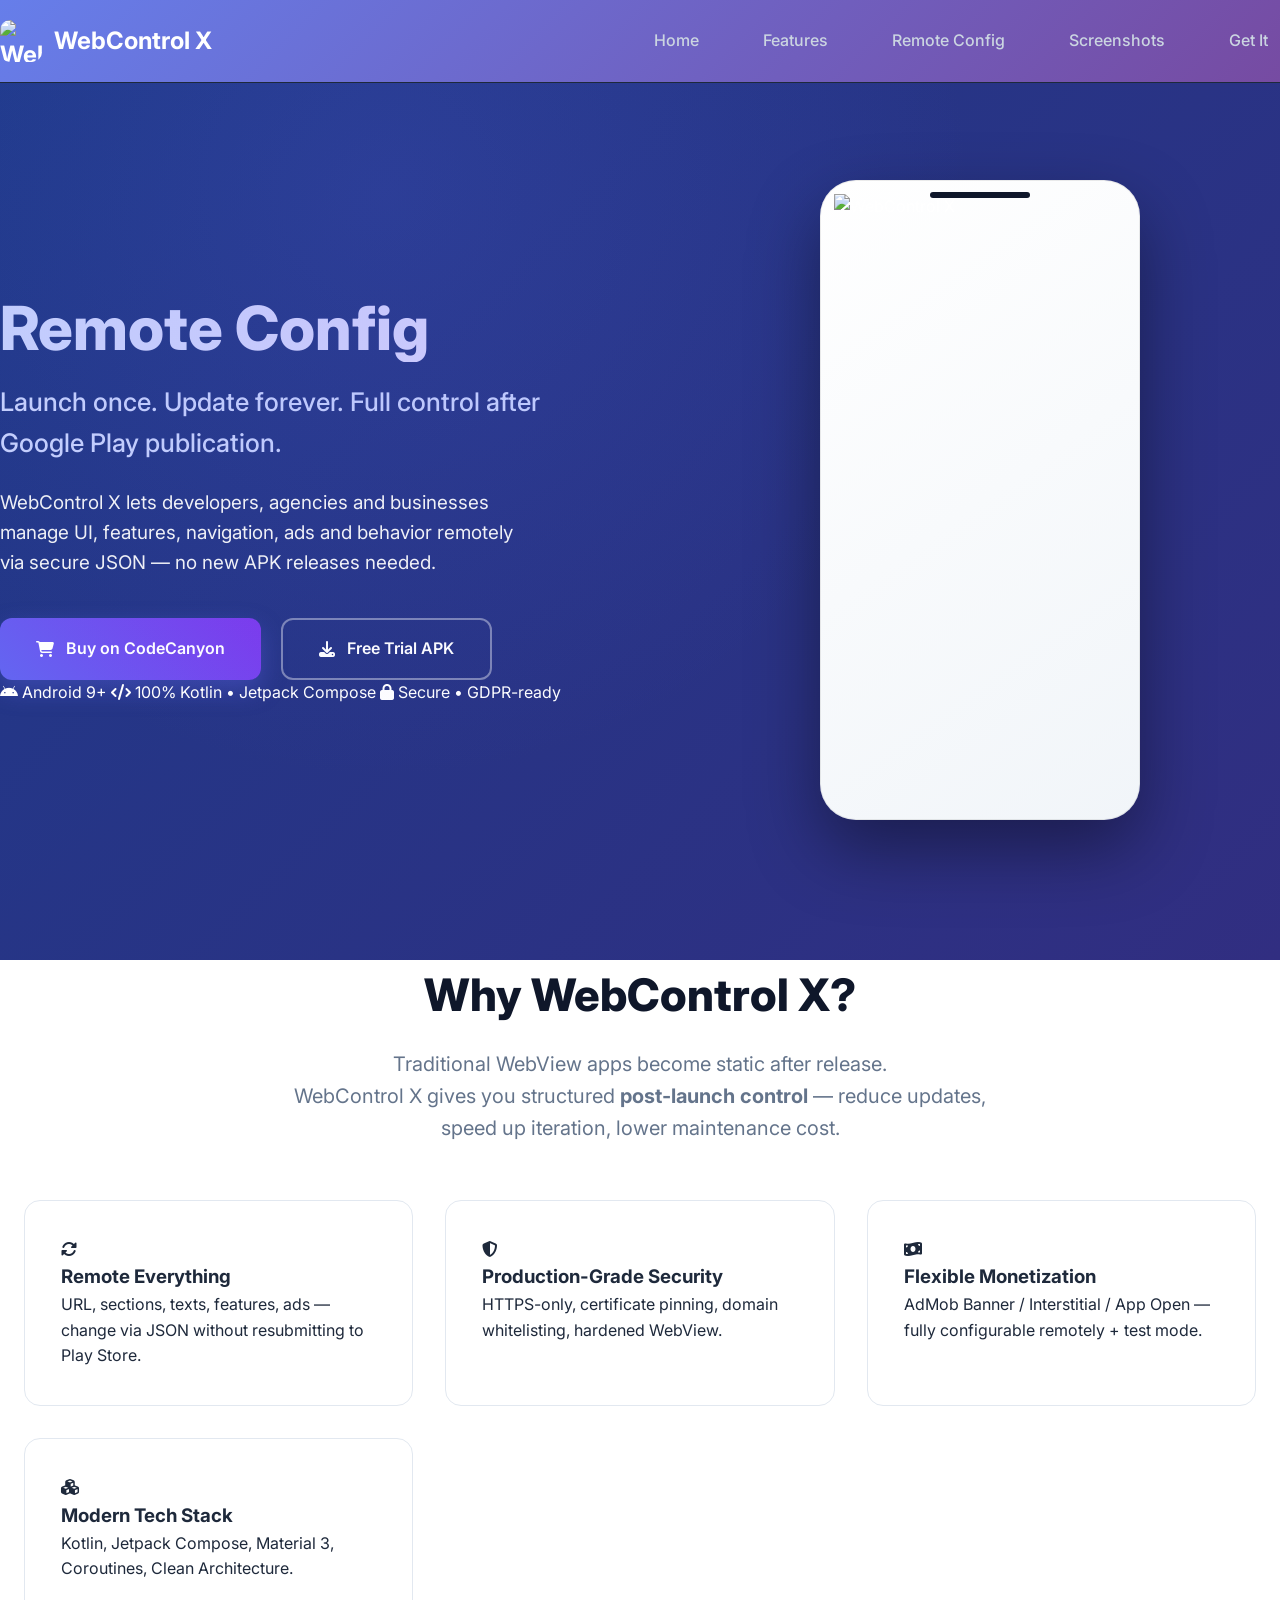
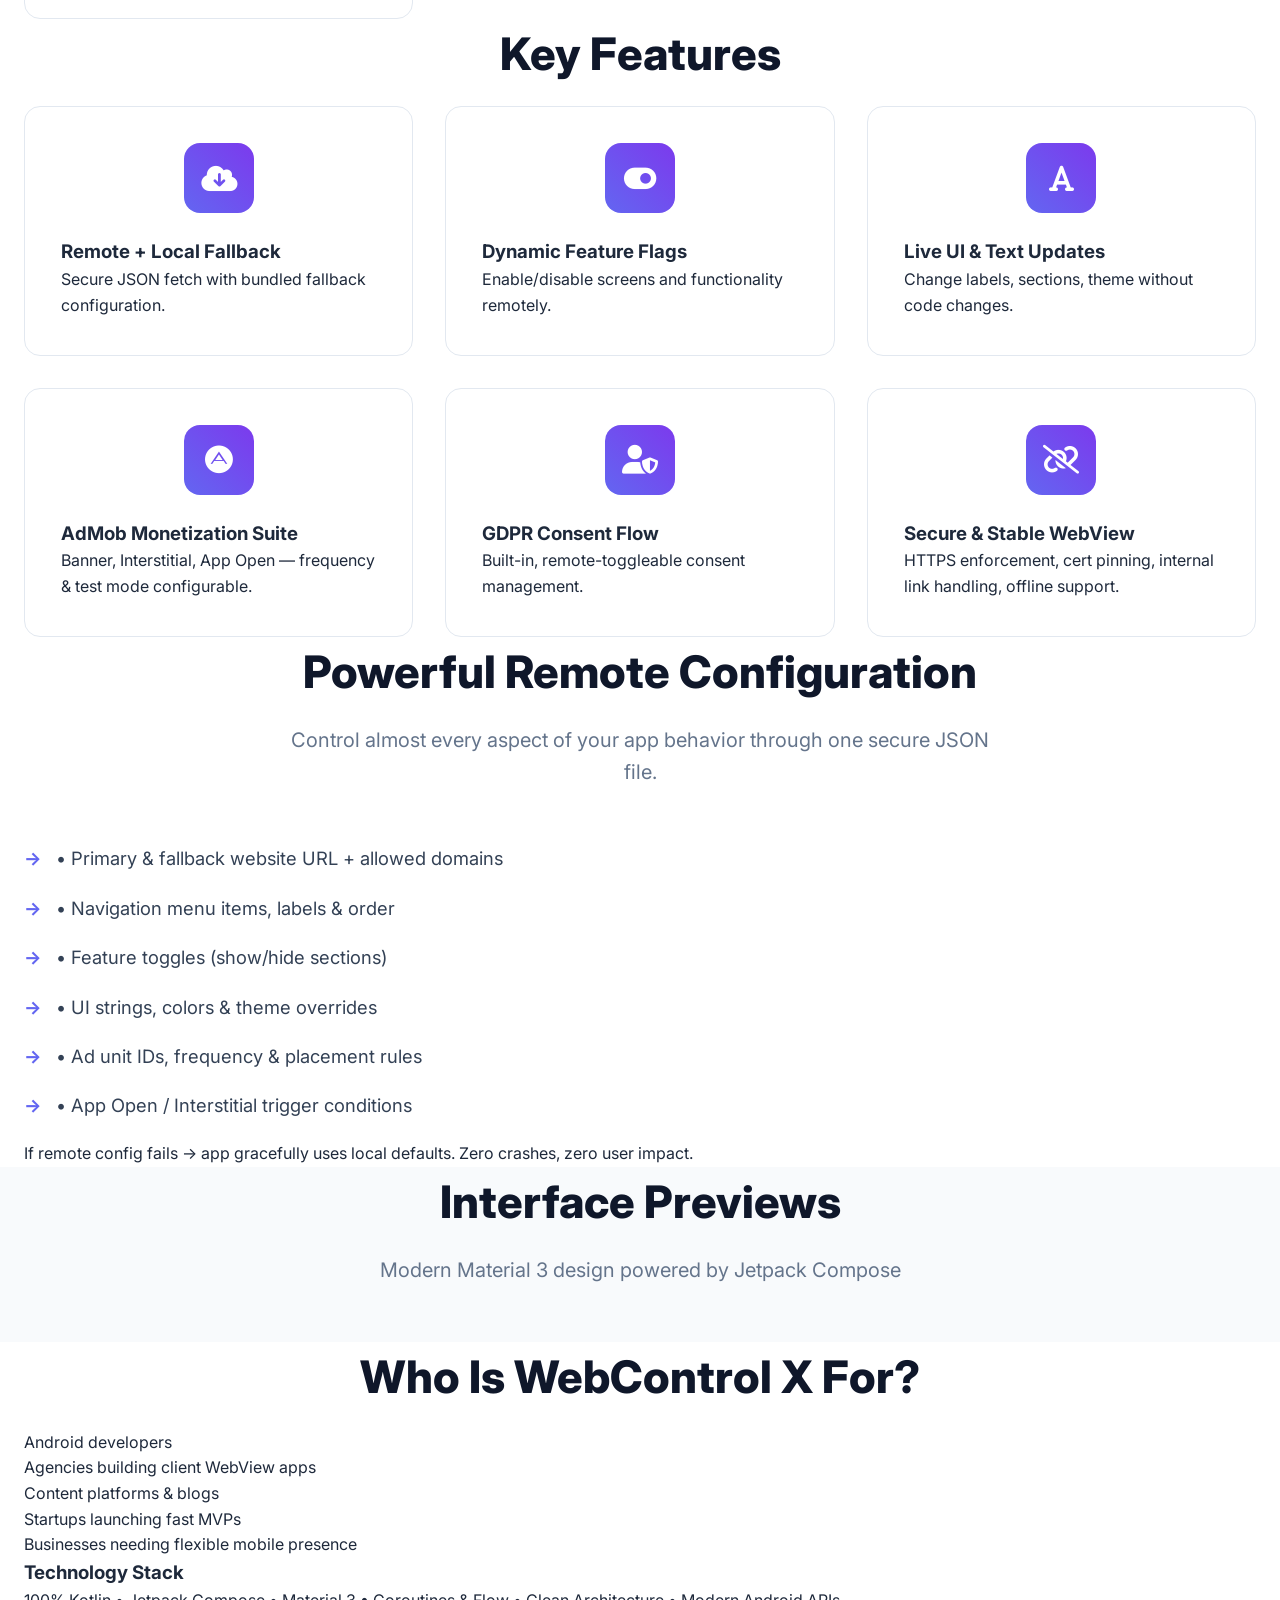
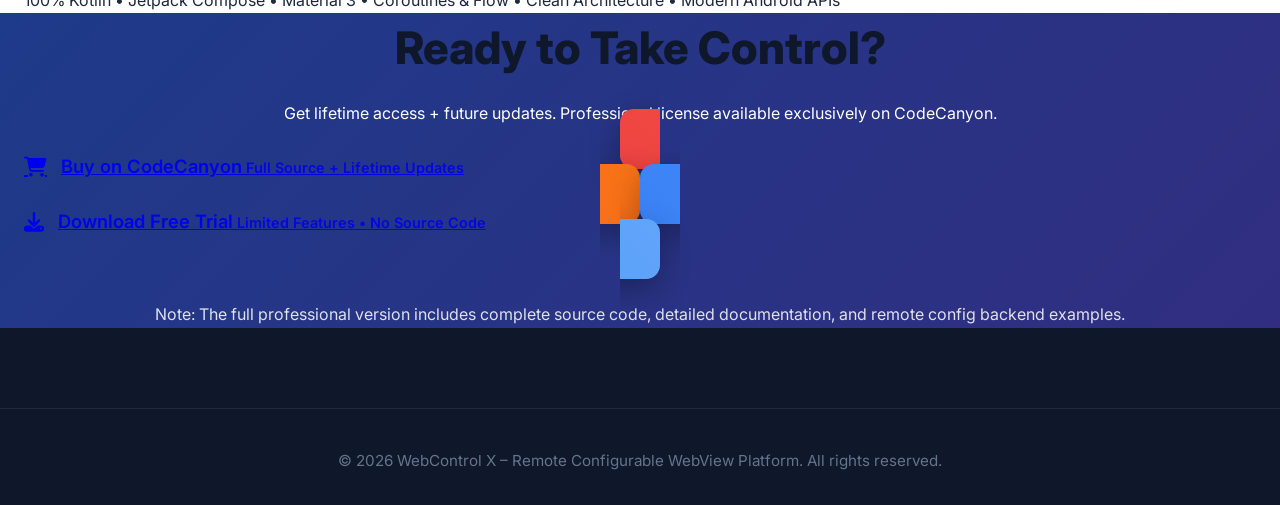
==== commit b7b2f977: "Fix HTML encoding issues in index.html" ====
--- a/index.html
+++ b/index.html
@@ -199,42 +199,47 @@
         </div>
     </section>
 
-    <!-- Download / CTA -->
-    <section id="download" class="download">
-        <div class="container">
-            <h2 class="section-title white">Ready to Take Control?</h2>
-            <p class="download-description">
-                Get lifetime access + future updates. Professional license available exclusively on CodeCanyon.
-            </p>
-
-            <div class="download-buttons">
-                <a href="https://codecanyon.net/user/sorymohajer/portfolio" 
-                   target="_blank" class="download-btn codecanyon-btn">
-                    <div class="btn-content">
-                        <i class="fas fa-shopping-cart"></i>
-                        <div class="btn-text">
-                            <span class="main-text">Buy on CodeCanyon</span>
-                            <span class="sub-text">Full Source + Lifetime Updates</span>
-                        </div>
+  <!-- Download / CTA -->
+<section id="download" class="download">
+    <div class="container">
+        <h2 class="section-title white">Ready to Take Control?</h2>
+        <p class="download-description">
+            Get lifetime access + future updates. Professional license available exclusively on CodeCanyon.
+        </p>
+
+        <div class="download-buttons">
+            <!-- Primary: CodeCanyon (Full version) -->
+            <a href="https://codecanyon.net/user/sorymohajer/portfolio" 
+               target="_blank" rel="noopener noreferrer"
+               class="download-btn codecanyon-btn">
+                <div class="btn-content">
+                    <i class="fas fa-shopping-cart fa-lg"></i>
+                    <div class="btn-text">
+                        <span class="main-text">Buy on CodeCanyon</span>
+                        <span class="sub-text">Full Source + Lifetime Updates</span>
                     </div>
-                </a>
-
-                <a href="https://www.mediafire.com/file/8z6g490pa9qk3zu/WebView+Pro.apk/file" 
-                   target="_blank" class="download-btn secondary-btn">
-                    <div class="btn-content">
-                        <i class="fas fa-download"></i>
-                        <div class="btn-text">
-                            <span class="main-text">Try Free Version</span>
-                            <span class="sub-text">Limited Features • No Source</span>
-                        </div>
+                </div>
+            </a>
+
+            <!-- Secondary: Free Trial -->
+            <a href="https://www.mediafire.com/file/8z6g490pa9qk3zu/WebView+Pro.apk/file" 
+               target="_blank" rel="noopener noreferrer"
+               class="download-btn secondary-btn">
+                <div class="btn-content">
+                    <i class="fas fa-download fa-lg"></i>
+                    <div class="btn-text">
+                        <span class="main-text">Download Free Trial</span>
+                        <span class="sub-text">Limited Features • No Source Code</span>
                     </div>
-                </a>
-            </div>
-
-            <p class="center margin-top">Note: Full version includes source code, documentation & remote config backend examples.</p>
-        </div>
-    </section>
-
+                </div>
+            </a>
+        </div>
+
+        <p class="center margin-top" style="color: rgba(255,255,255,0.85); font-size: 1rem; margin-top: 2.5rem;">
+            Note: The full professional version includes complete source code, detailed documentation, and remote config backend examples.
+        </p>
+    </div>
+</section>
     <!-- Footer -->
     <footer class="footer">
         <!-- Keep similar but update year to 2026 and links -->
@@ -246,3 +251,4 @@
     <script src="script.js"></script>
 </body>
 </html>
+
--- a/styles.css
+++ b/styles.css
@@ -1,4 +1,6 @@
-/* styles.css — Modernized 2026 version with fix for horizontal shift */
+/* ==========================================================================
+   Reset and Base Styles
+   ========================================================================== */
 
 * {
     margin: 0;
@@ -6,36 +8,51 @@
     box-sizing: border-box;
 }
 
-html, body {
-    overflow-x: hidden !important;  /* ← الحل الأساسي: يمنع أي حركة أفقية */
-    -webkit-overflow-scrolling: touch;  /* لتحسين السكرول على الموبايل */
-    width: 100%;
-    height: 100%;
+html {
+    scroll-behavior: smooth;
 }
 
 body {
-    font-family: 'Inter', system-ui, sans-serif;
+    font-family: 'Inter', system-ui, -apple-system, BlinkMacSystemFont, 'Segoe UI', Roboto, sans-serif;
     line-height: 1.6;
-    color: #1f2937;
-    background: #f9fafb;
-}
+    color: #1e293b;                /* slate-900 */
+    background-color: #f8fafc;     /* slate-50 */
+    -webkit-font-smoothing: antialiased;
+    -moz-osx-font-smoothing: grayscale;
+}
+
+/* ==========================================================================
+   Layout & Containers
+   ========================================================================== */
 
 .container {
     max-width: 1280px;
     margin: 0 auto;
-    padding: 0 1.5rem;
-    overflow-x: hidden;  /* إضافة إضافية للأمان */
-}
-
-/* Header */
+    padding: 0 24px;
+}
+
+.section-padding {
+    padding: 100px 0;
+}
+
+@media (max-width: 768px) {
+    .section-padding {
+        padding: 80px 0;
+    }
+}
+
+/* ==========================================================================
+   Header & Navigation
+   ========================================================================== */
+
 .header {
-    background: #0f172a;
-    color: white;
-    position: sticky;
+    background: #0f172a;           /* slate-900 */
+    position: fixed;
     top: 0;
+    width: 100%;
     z-index: 1000;
-    box-shadow: 0 4px 6px -1px rgba(0,0,0,0.1);
-    width: 100%;
+    border-bottom: 1px solid #1e293b;
+    backdrop-filter: blur(8px);
 }
 
 .navbar {
@@ -51,12 +68,18 @@
 .nav-logo {
     display: flex;
     align-items: center;
-    gap: 0.75rem;
+    gap: 12px;
+    color: white;
     font-size: 1.5rem;
     font-weight: 700;
-}
-
-.nav-logo img { width: 42px; height: 42px; border-radius: 50%; }
+    text-decoration: none;
+}
+
+.nav-logo img {
+    width: 42px;
+    height: 42px;
+    border-radius: 10px;
+}
 
 .nav-menu {
     display: flex;
@@ -65,21 +88,81 @@
 }
 
 .nav-menu a {
-    color: #e2e8f0;
+    color: #cbd5e1;                /* slate-300 */
     text-decoration: none;
     font-weight: 500;
-    transition: color 0.2s;
-}
-
-.nav-menu a:hover { color: white; }
-
-/* Hero */
+    transition: all 0.25s ease;
+    padding: 0.5rem 0.75rem;
+    border-radius: 8px;
+}
+
+.nav-menu a:hover,
+.nav-menu a.active {
+    color: white;
+    background: rgba(255,255,255,0.08);
+}
+
+.hamburger {
+    display: none;
+    flex-direction: column;
+    gap: 5px;
+    cursor: pointer;
+}
+
+.hamburger span {
+    width: 28px;
+    height: 3px;
+    background: white;
+    border-radius: 2px;
+    transition: all 0.3s;
+}
+
+/* Mobile menu */
+@media (max-width: 992px) {
+    .nav-menu {
+        display: none;
+        position: absolute;
+        top: 100%;
+        left: 0;
+        right: 0;
+        background: #0f172a;
+        flex-direction: column;
+        padding: 1.5rem;
+        border-top: 1px solid #1e293b;
+    }
+
+    .nav-menu.active {
+        display: flex;
+    }
+
+    .nav-menu a {
+        padding: 1rem;
+        font-size: 1.1rem;
+    }
+
+    .hamburger {
+        display: flex;
+    }
+}
+
+/* ==========================================================================
+   Hero Section
+   ========================================================================== */
+
 .hero {
     background: linear-gradient(135deg, #1e3a8a 0%, #312e81 100%);
     color: white;
-    padding: 10rem 0 6rem;
+    padding: 180px 0 140px;
     position: relative;
-    overflow-x: hidden;  /* ← إضافة لمنع shift في الـ hero */
+    overflow: hidden;
+}
+
+.hero::before {
+    content: '';
+    position: absolute;
+    inset: 0;
+    background: radial-gradient(circle at 30% 20%, rgba(99,102,241,0.15) 0%, transparent 50%);
+    pointer-events: none;
 }
 
 .hero-container {
@@ -87,7 +170,6 @@
     grid-template-columns: 1fr 1fr;
     gap: 5rem;
     align-items: center;
-    max-width: 100%;  /* ← يمنع تجاوز الشاشة */
 }
 
 .hero-title {
@@ -95,20 +177,30 @@
     font-weight: 800;
     line-height: 1.1;
     margin-bottom: 1.25rem;
+    background: linear-gradient(90deg, #c7d2fe, #ddd6fe);
+    -webkit-background-clip: text;
+    -webkit-text-fill-color: transparent;
+    background-clip: text;
 }
 
 .hero-subtitle {
     font-size: 1.6rem;
-    font-weight: 600;
+    font-weight: 500;
     margin-bottom: 1.5rem;
-    opacity: 0.95;
+    color: #c7d2fe;
 }
 
 .hero-description {
     font-size: 1.18rem;
-    opacity: 0.9;
-    max-width: 560px;
+    max-width: 540px;
+    opacity: 0.92;
     margin-bottom: 2.5rem;
+}
+
+.hero-buttons {
+    display: flex;
+    gap: 1.25rem;
+    flex-wrap: wrap;
 }
 
 .btn {
@@ -116,165 +208,304 @@
     align-items: center;
     gap: 0.75rem;
     padding: 1rem 2.25rem;
-    border-radius: 9999px;
+    border-radius: 12px;
     font-weight: 600;
     text-decoration: none;
-    transition: all 0.25s ease;
-    border: none;
-    cursor: pointer;
+    transition: all 0.3s ease;
+    white-space: nowrap;
 }
 
 .btn-primary {
-    background: #3b82f6;
-    color: white;
-    box-shadow: 0 10px 25px rgba(59,130,246,0.3);
+    background: linear-gradient(45deg, #6366f1, #7c3aed);
+    color: white;
+    box-shadow: 0 10px 25px rgba(99, 102, 241, 0.35);
 }
 
 .btn-primary:hover {
-    background: #2563eb;
     transform: translateY(-3px);
-    box-shadow: 0 15px 35px rgba(59,130,246,0.4);
+    box-shadow: 0 15px 35px rgba(99, 102, 241, 0.45);
 }
 
 .btn-secondary {
     background: transparent;
-    border: 2px solid rgba(255,255,255,0.5);
+    border: 2px solid rgba(255,255,255,0.4);
     color: white;
 }
 
 .btn-secondary:hover {
-    background: rgba(255,255,255,0.15);
+    background: rgba(255,255,255,0.12);
     border-color: white;
-}
-
-/* Phone mockup */
+    transform: translateY(-3px);
+}
+
+.hero-image {
+    display: flex;
+    justify-content: center;
+}
+
 .phone-mockup {
     width: 320px;
     height: 640px;
     background: linear-gradient(145deg, #ffffff, #f1f5f9);
-    border-radius: 3rem;
-    padding: 1.5rem;
-    box-shadow: 0 25px 50px -12px rgba(0,0,0,0.4);
+    border-radius: 36px;
+    padding: 14px;
+    box-shadow: 0 30px 70px rgba(0,0,0,0.4),
+                inset 0 0 0 1px rgba(0,0,0,0.08);
     position: relative;
-    animation: float 6s ease-in-out infinite;
-    overflow: hidden;  /* ← لمنع أي overflow داخل الموكاب */
-}
-
-@keyframes float {
-    0%,100% { transform: translateY(0); }
-    50%     { transform: translateY(-18px); }
-}
-
-/* Features & Why */
-.features, .why-section {
-    padding: 7rem 0;
-    background: white;
-    overflow-x: hidden;  /* ← إضافة للأمان */
-}
-
-.section-title {
-    text-align: center;
-    font-size: 2.8rem;
-    font-weight: 800;
-    margin-bottom: 4rem;
-    position: relative;
-}
-
-.section-title::after {
+}
+
+.phone-mockup::before {
     content: '';
     position: absolute;
-    bottom: -1rem;
+    top: 12px;
     left: 50%;
     transform: translateX(-50%);
     width: 100px;
-    height: 5px;
-    background: #3b82f6;
-    border-radius: 999px;
-}
-
-.features-grid, .why-grid {
+    height: 6px;
+    background: #0f172a;
+    border-radius: 4px;
+}
+
+/* ==========================================================================
+   Section Titles
+   ========================================================================== */
+
+.section-title {
+    font-size: 2.8rem;
+    font-weight: 800;
+    text-align: center;
+    margin-bottom: 1rem;
+    color: #0f172a;
+}
+
+.section-subtitle {
+    font-size: 1.25rem;
+    color: #64748b;
+    text-align: center;
+    max-width: 720px;
+    margin: 0 auto 3.5rem;
+}
+
+/* ==========================================================================
+   Features & Overview
+   ========================================================================== */
+
+.features,
+.overview,
+.remote-config,
+.audience {
+    background: white;
+}
+
+.features-grid,
+.overview-grid {
     display: grid;
-    grid-template-columns: repeat(auto-fit, minmax(320px, 1fr));
-    gap: 2.5rem;
-    max-width: 100%;  /* ← يمنع تجاوز */
-}
-
-.feature-card, .why-item {
+    grid-template-columns: repeat(auto-fit, minmax(300px, 1fr));
+    gap: 2rem;
+}
+
+.feature-card,
+.overview-item {
+    padding: 2.25rem;
+    border-radius: 16px;
     background: white;
-    padding: 2.5rem;
-    border-radius: 1.5rem;
-    box-shadow: 0 10px 30px rgba(0,0,0,0.06);
+    border: 1px solid #e2e8f0;
     transition: all 0.3s ease;
-    border: 1px solid #f1f5f9;
-    overflow: hidden;  /* ← لمنع shift داخل الكارد */
-}
-
-.feature-card:hover, .why-item:hover {
-    transform: translateY(-10px);
-    box-shadow: 0 20px 40px rgba(0,0,0,0.12);
+}
+
+.feature-card:hover,
+.overview-item:hover {
+    transform: translateY(-8px);
+    box-shadow: 0 20px 40px rgba(0,0,0,0.08);
+    border-color: #c7d2fe;
 }
 
 .feature-icon {
-    width: 80px;
-    height: 80px;
-    background: #3b82f6;
-    color: white;
-    border-radius: 50%;
+    width: 70px;
+    height: 70px;
+    background: linear-gradient(45deg, #6366f1, #7c3aed);
+    border-radius: 16px;
     display: flex;
     align-items: center;
     justify-content: center;
-    margin: 0 auto 1.75rem;
-    font-size: 2.2rem;
-}
-
-/* Download */
+    margin: 0 auto 1.5rem;
+    color: white;
+    font-size: 1.8rem;
+}
+
+/* ==========================================================================
+   Remote Config List
+   ========================================================================== */
+
+.config-list div {
+    font-size: 1.15rem;
+    margin: 1.25rem 0;
+    padding-left: 2rem;
+    position: relative;
+    color: #334155;
+}
+
+.config-list div::before {
+    content: "→";
+    color: #6366f1;
+    position: absolute;
+    left: 0;
+    font-weight: bold;
+}
+
+/* ==========================================================================
+   Download Section
+   ========================================================================== */
+
 .download {
-    background: linear-gradient(135deg, #1e40af 0%, #1e3a8a 100%);
-    color: white;
-    padding: 8rem 0;
+    background: linear-gradient(135deg, #1e3a8a 0%, #312e81 100%);
+    color: white;
     text-align: center;
-    overflow-x: hidden;
-}
-
-.download-buttons {
-    display: flex;
-    justify-content: center;
-    gap: 1.75rem;
-    flex-wrap: wrap;
-    margin: 3rem 0;
 }
 
 .download-btn {
     min-width: 260px;
-    padding: 1.25rem 2rem;
-    border-radius: 9999px;
+    padding: 1.25rem 2.5rem;
+    border-radius: 14px;
     font-weight: 600;
+    box-shadow: 0 10px 30px rgba(0,0,0,0.3);
+    transition: all 0.3s ease;
+}
+
+.codecanyon-btn {
+    background: linear-gradient(45deg, #ef4444, #f97316);
+}
+
+.codecanyon-btn:hover {
+    transform: translateY(-4px);
+    box-shadow: 0 16px 40px rgba(239,68,68,0.4);
+}
+
+.secondary-btn {
+    background: linear-gradient(45deg, #3b82f6, #60a5fa);
+}
+
+.secondary-btn:hover {
+    transform: translateY(-4px);
+    box-shadow: 0 16px 40px rgba(59,130,246,0.4);
+}
+
+.btn-content {
+    display: flex;
+    align-items: center;
+    gap: 14px;
+}
+
+.btn-text {
+    text-align: left;
+}
+
+.main-text {
+    font-size: 1.15rem;
+}
+
+.sub-text {
+    font-size: 0.9rem;
+    opacity: 0.9;
+}
+
+/* ==========================================================================
+   Footer
+   ========================================================================== */
+
+.footer {
+    background: #0f172a;
+    color: #cbd5e1;
+    padding: 5rem 0 2rem;
+}
+
+.footer-content {
+    display: grid;
+    grid-template-columns: repeat(auto-fit, minmax(240px, 1fr));
+    gap: 3rem;
+    margin-bottom: 3rem;
+}
+
+.footer-section h4 {
+    color: white;
+    font-size: 1.15rem;
+    margin-bottom: 1.25rem;
+}
+
+.footer-section ul li {
+    margin-bottom: 0.75rem;
+}
+
+.footer-section a {
+    color: #94a3b8;
     text-decoration: none;
-    box-shadow: 0 10px 25px rgba(0,0,0,0.25);
-    transition: all 0.3s;
-}
-
-.primary-btn {
-    background: linear-gradient(90deg, #dc2626, #ef4444);
-}
-
-.primary-btn:hover { transform: translateY(-4px); box-shadow: 0 15px 35px rgba(220,38,38,0.4); }
-
-.secondary-btn {
-    background: linear-gradient(90deg, #3b82f6, #2563eb);
-}
-
-.secondary-btn:hover { transform: translateY(-4px); box-shadow: 0 15px 35px rgba(59,130,246,0.4); }
-
-/* Responsive */
+    transition: color 0.2s;
+}
+
+.footer-section a:hover {
+    color: #c7d2fe;
+}
+
+.social-links a {
+    width: 44px;
+    height: 44px;
+    background: #1e293b;
+    border-radius: 50%;
+    display: flex;
+    align-items: center;
+    justify-content: center;
+    color: #cbd5e1;
+    transition: all 0.25s;
+}
+
+.social-links a:hover {
+    background: #6366f1;
+    color: white;
+    transform: translateY(-3px);
+}
+
+.footer-bottom {
+    text-align: center;
+    padding-top: 2.5rem;
+    border-top: 1px solid #1e293b;
+    font-size: 0.95rem;
+    color: #64748b;
+}
+
+/* ==========================================================================
+   Responsive Adjustments
+   ========================================================================== */
+
 @media (max-width: 1024px) {
-    .hero-container { grid-template-columns: 1fr; text-align: center; }
-    .hero-image { order: -1; margin-bottom: 3rem; }
-}
-
-@media (max-width: 768px) {
-    .nav-menu { display: none; }
-    .hamburger { display: flex; flex-direction: column; gap: 6px; cursor: pointer; }
-    .hero-title { font-size: 2.8rem; }
-    .download-buttons { flex-direction: column; }
-}
+    .hero-container {
+        grid-template-columns: 1fr;
+        text-align: center;
+    }
+
+    .hero-title {
+        font-size: 3.2rem;
+    }
+
+    .hero-image {
+        margin-top: 3rem;
+    }
+}
+
+@media (max-width: 640px) {
+    .hero-title {
+        font-size: 2.6rem;
+    }
+
+    .section-title {
+        font-size: 2.25rem;
+    }
+
+    .phone-mockup {
+        width: 280px;
+        height: 560px;
+    }
+
+    .btn {
+        padding: 0.9rem 1.8rem;
+    }
+}
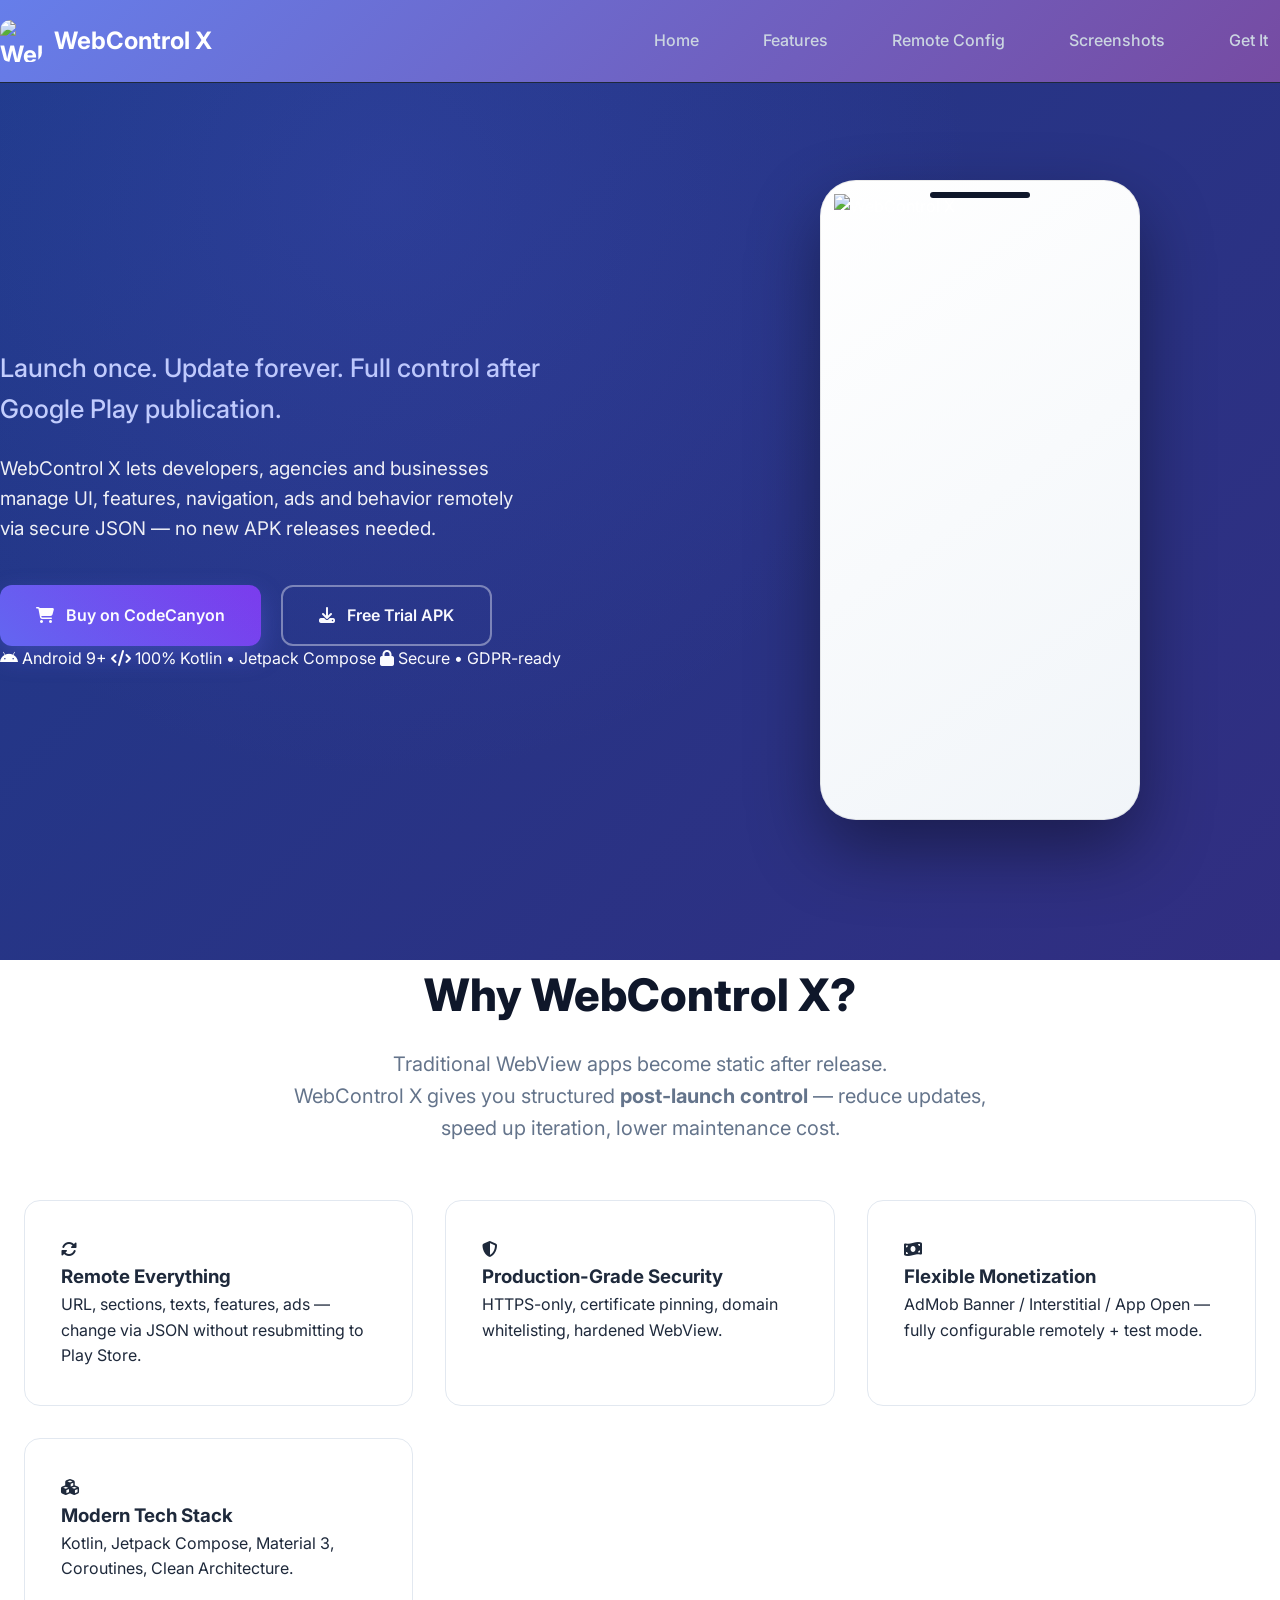
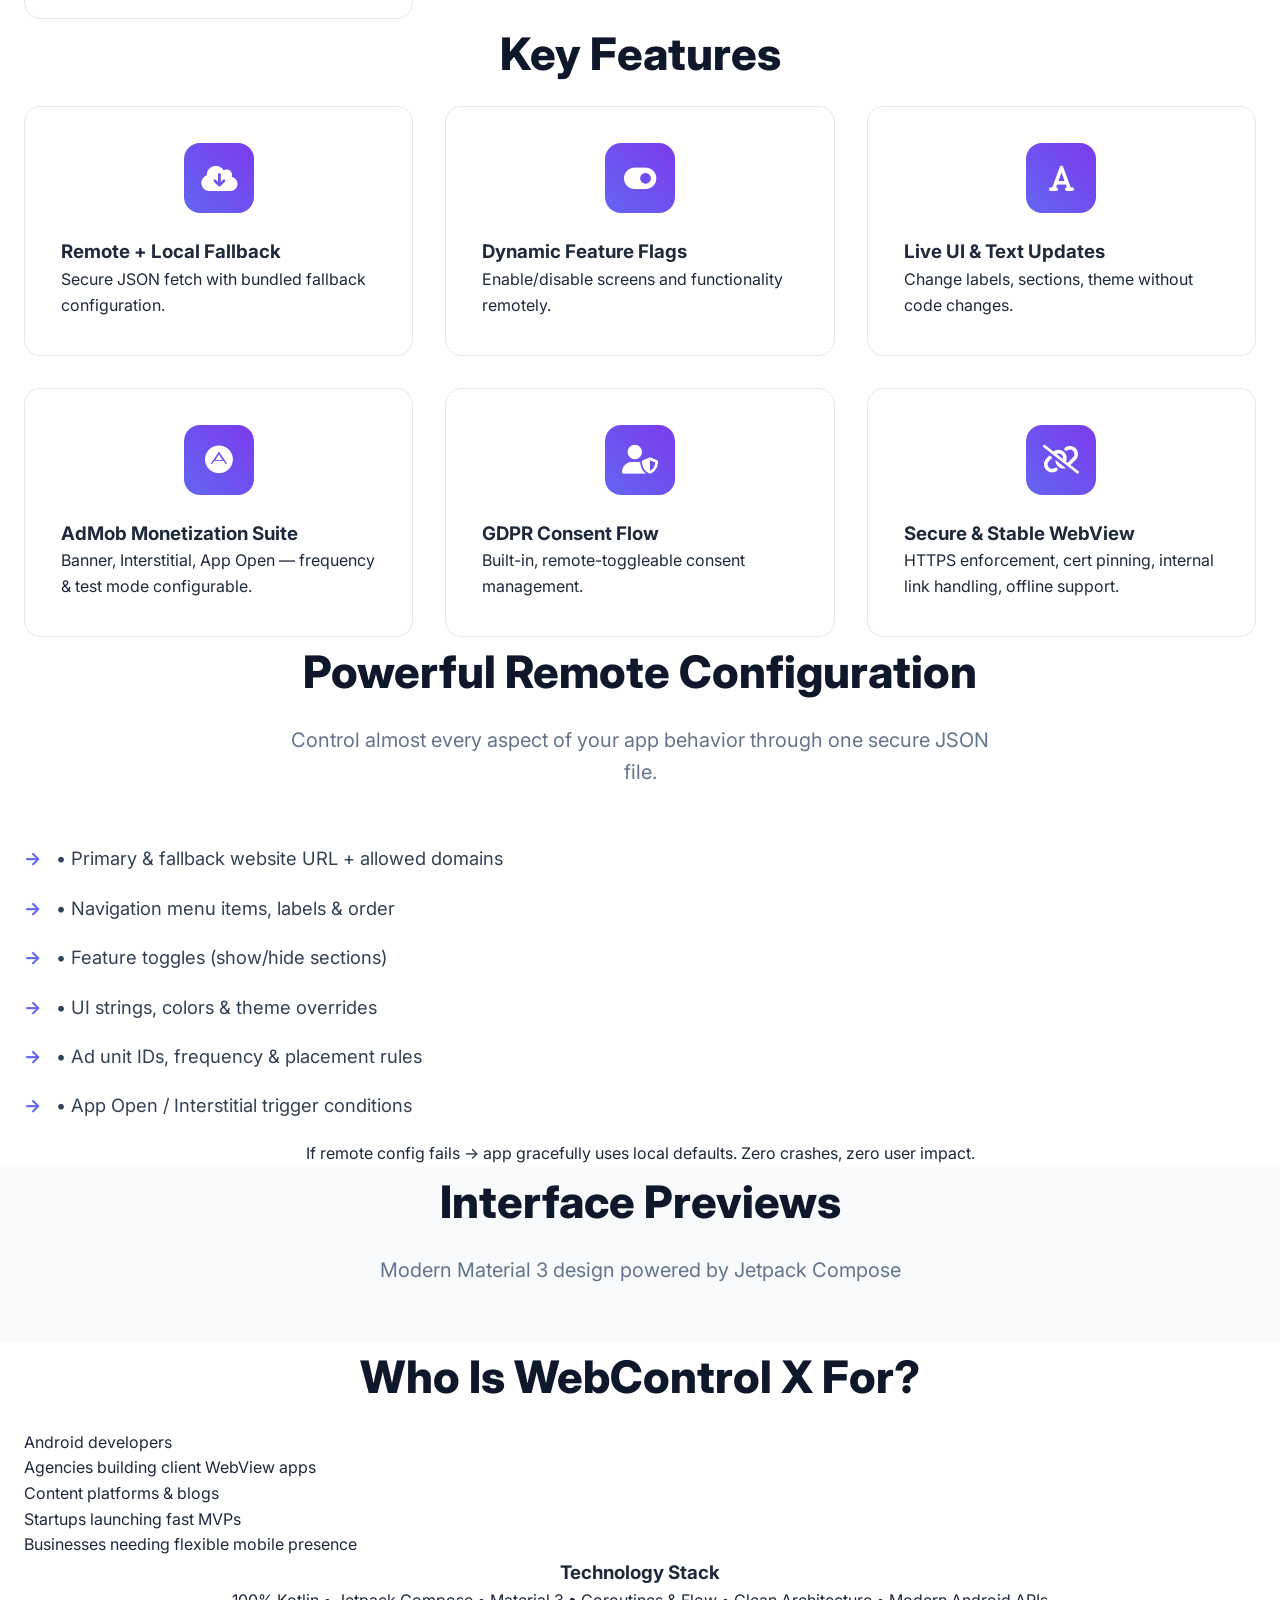
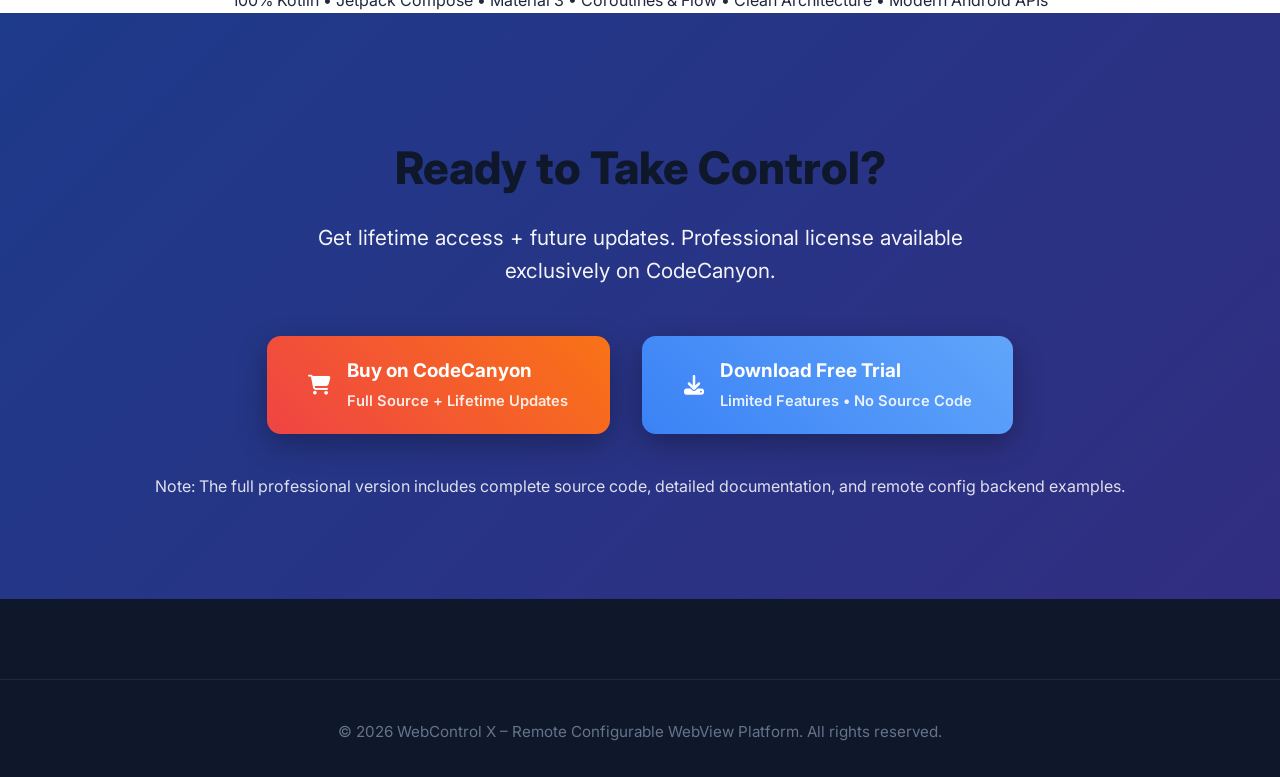
==== commit 4b6f65a9: "Format HTML structure and update content" ====
--- a/index.html
+++ b/index.html
@@ -39,12 +39,15 @@
     <section id="home" class="hero">
         <div class="hero-container">
             <div class="hero-content">
-                <h1 class="hero-title">Remote Configurable<br>Android WebView Platform</h1>
-                <p class="hero-subtitle">Launch once. Update forever. Full control after Google Play publication.</p>
-                
-                <p class="hero-description">
-                    WebControl X lets developers, agencies and businesses manage UI, features, navigation, ads and behavior remotely via secure JSON — no new APK releases needed.
-                </p>
+               <h1 class="hero-title">
+                Remote Configurable
+                <span class="line-break">Android WebView Platform</span>
+            </h1>
+            <p class="hero-subtitle">Launch once. Update forever. Full control after Google Play publication.</p>
+            
+            <p class="hero-description">
+                WebControl X lets developers, agencies and businesses manage UI, features, navigation, ads and behavior remotely via secure JSON — no new APK releases needed.
+            </p>
 
                 <div class="hero-buttons">
                     <a href="#download" class="btn btn-primary">
@@ -252,3 +255,4 @@
 </body>
 </html>
 
+
--- a/styles.css
+++ b/styles.css
@@ -181,6 +181,11 @@
     -webkit-background-clip: text;
     -webkit-text-fill-color: transparent;
     background-clip: text;
+    white-space: normal;          /* مهم جدًا */
+}
+
+.line-break {
+    display: block;               /* يجبر الانتقال لسطر جديد */
 }
 
 .hero-subtitle {
@@ -361,39 +366,53 @@
     background: linear-gradient(135deg, #1e3a8a 0%, #312e81 100%);
     color: white;
     text-align: center;
+    padding: 120px 0 100px;
+}
+
+.download-description {
+    font-size: 1.3rem;
+    max-width: 680px;
+    margin: 0 auto 3rem;
+    opacity: 0.95;
+}
+
+.download-buttons {
+    display: flex;
+    justify-content: center;
+    align-items: center;
+    gap: 2rem;
+    flex-wrap: wrap;
+    margin: 0 auto;
 }
 
 .download-btn {
-    min-width: 260px;
-    padding: 1.25rem 2.5rem;
+    min-width: 280px;
+    padding: 1.3rem 2.6rem;
     border-radius: 14px;
     font-weight: 600;
     box-shadow: 0 10px 30px rgba(0,0,0,0.3);
-    transition: all 0.3s ease;
+    transition: all 0.32s ease;
+    text-decoration: none;
+    color: white;
+}
+
+.download-btn:hover {
+    transform: translateY(-5px);
+    box-shadow: 0 18px 45px rgba(0,0,0,0.4);
 }
 
 .codecanyon-btn {
     background: linear-gradient(45deg, #ef4444, #f97316);
 }
 
-.codecanyon-btn:hover {
-    transform: translateY(-4px);
-    box-shadow: 0 16px 40px rgba(239,68,68,0.4);
-}
-
 .secondary-btn {
     background: linear-gradient(45deg, #3b82f6, #60a5fa);
 }
 
-.secondary-btn:hover {
-    transform: translateY(-4px);
-    box-shadow: 0 16px 40px rgba(59,130,246,0.4);
-}
-
 .btn-content {
     display: flex;
     align-items: center;
-    gap: 14px;
+    gap: 16px;
 }
 
 .btn-text {
@@ -401,12 +420,20 @@
 }
 
 .main-text {
-    font-size: 1.15rem;
+    font-size: 1.18rem;
+    display: block;
+    font-weight: 700;
 }
 
 .sub-text {
-    font-size: 0.9rem;
-    opacity: 0.9;
+    font-size: 0.92rem;
+    opacity: 0.88;
+    display: block;
+    margin-top: 3px;
+}
+
+.center {
+    text-align: center;
 }
 
 /* ==========================================================================
@@ -509,3 +536,6 @@
         padding: 0.9rem 1.8rem;
     }
 }
+
+
+
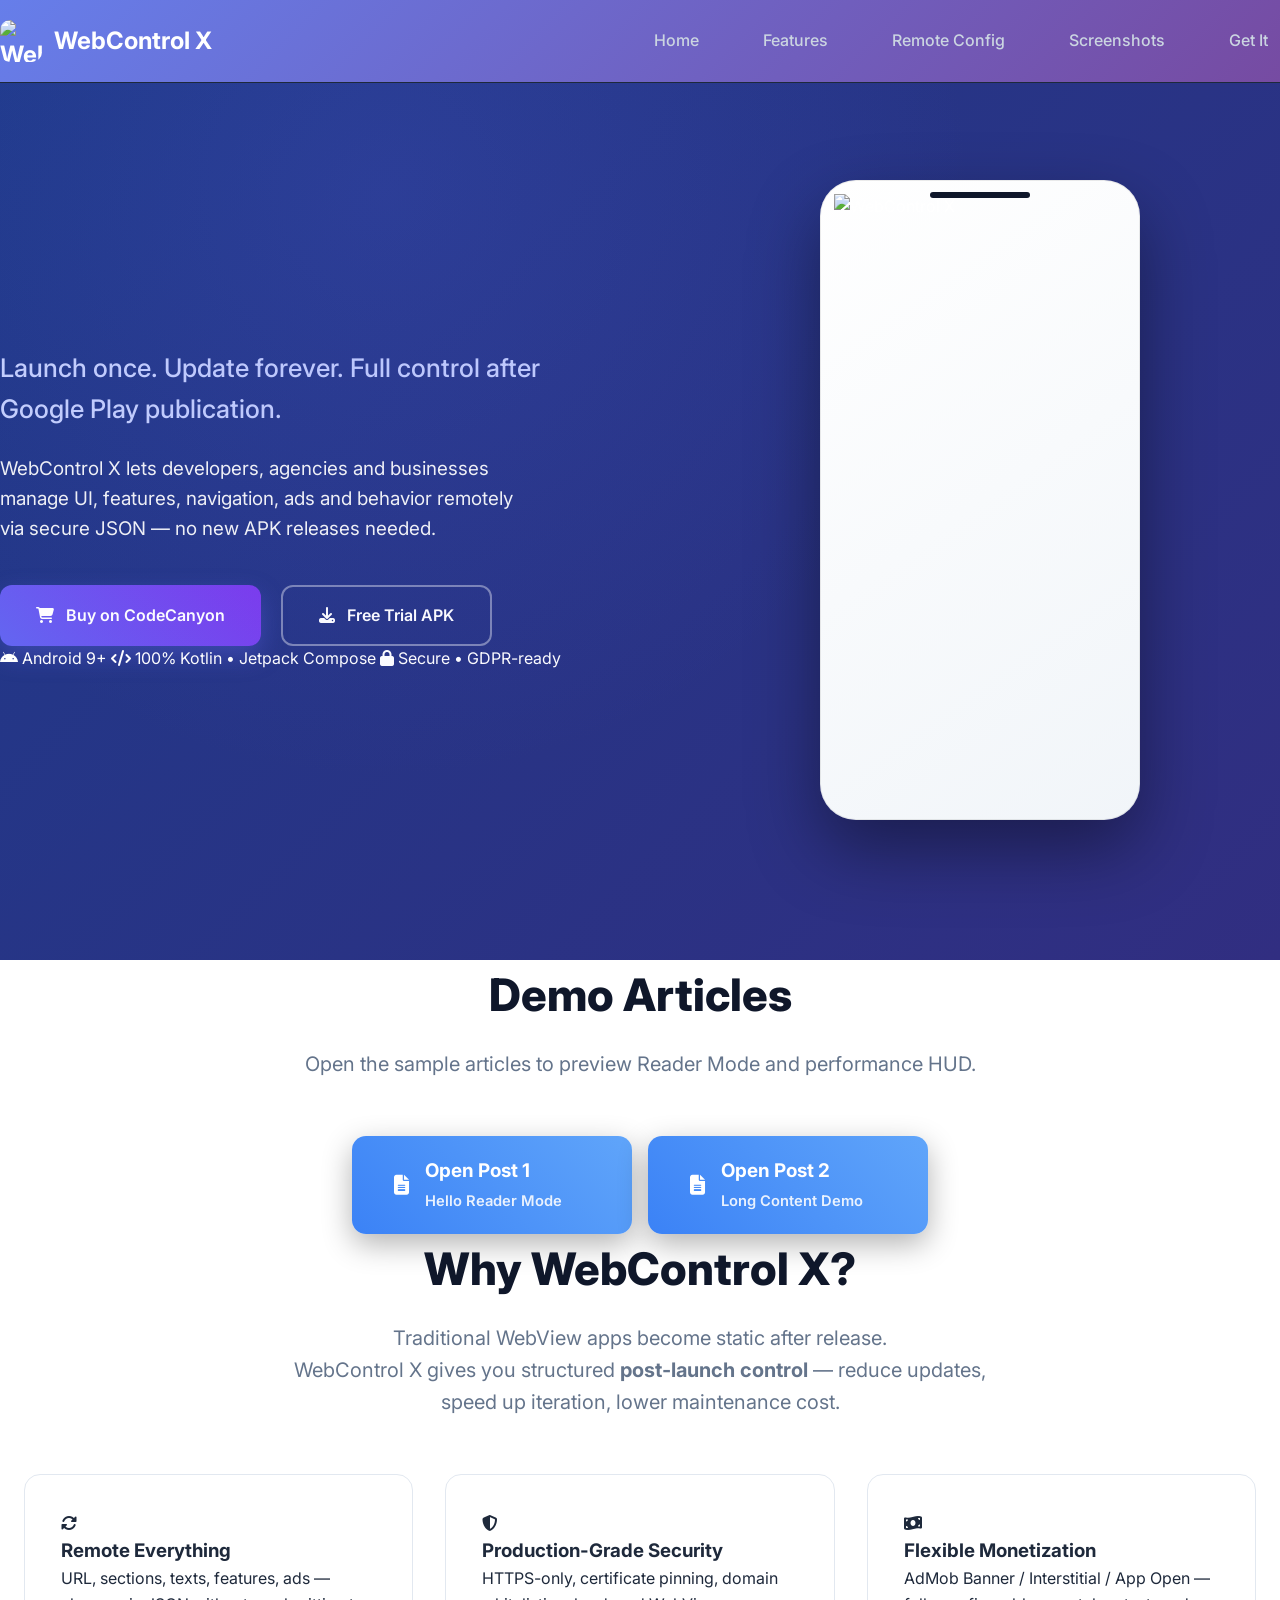
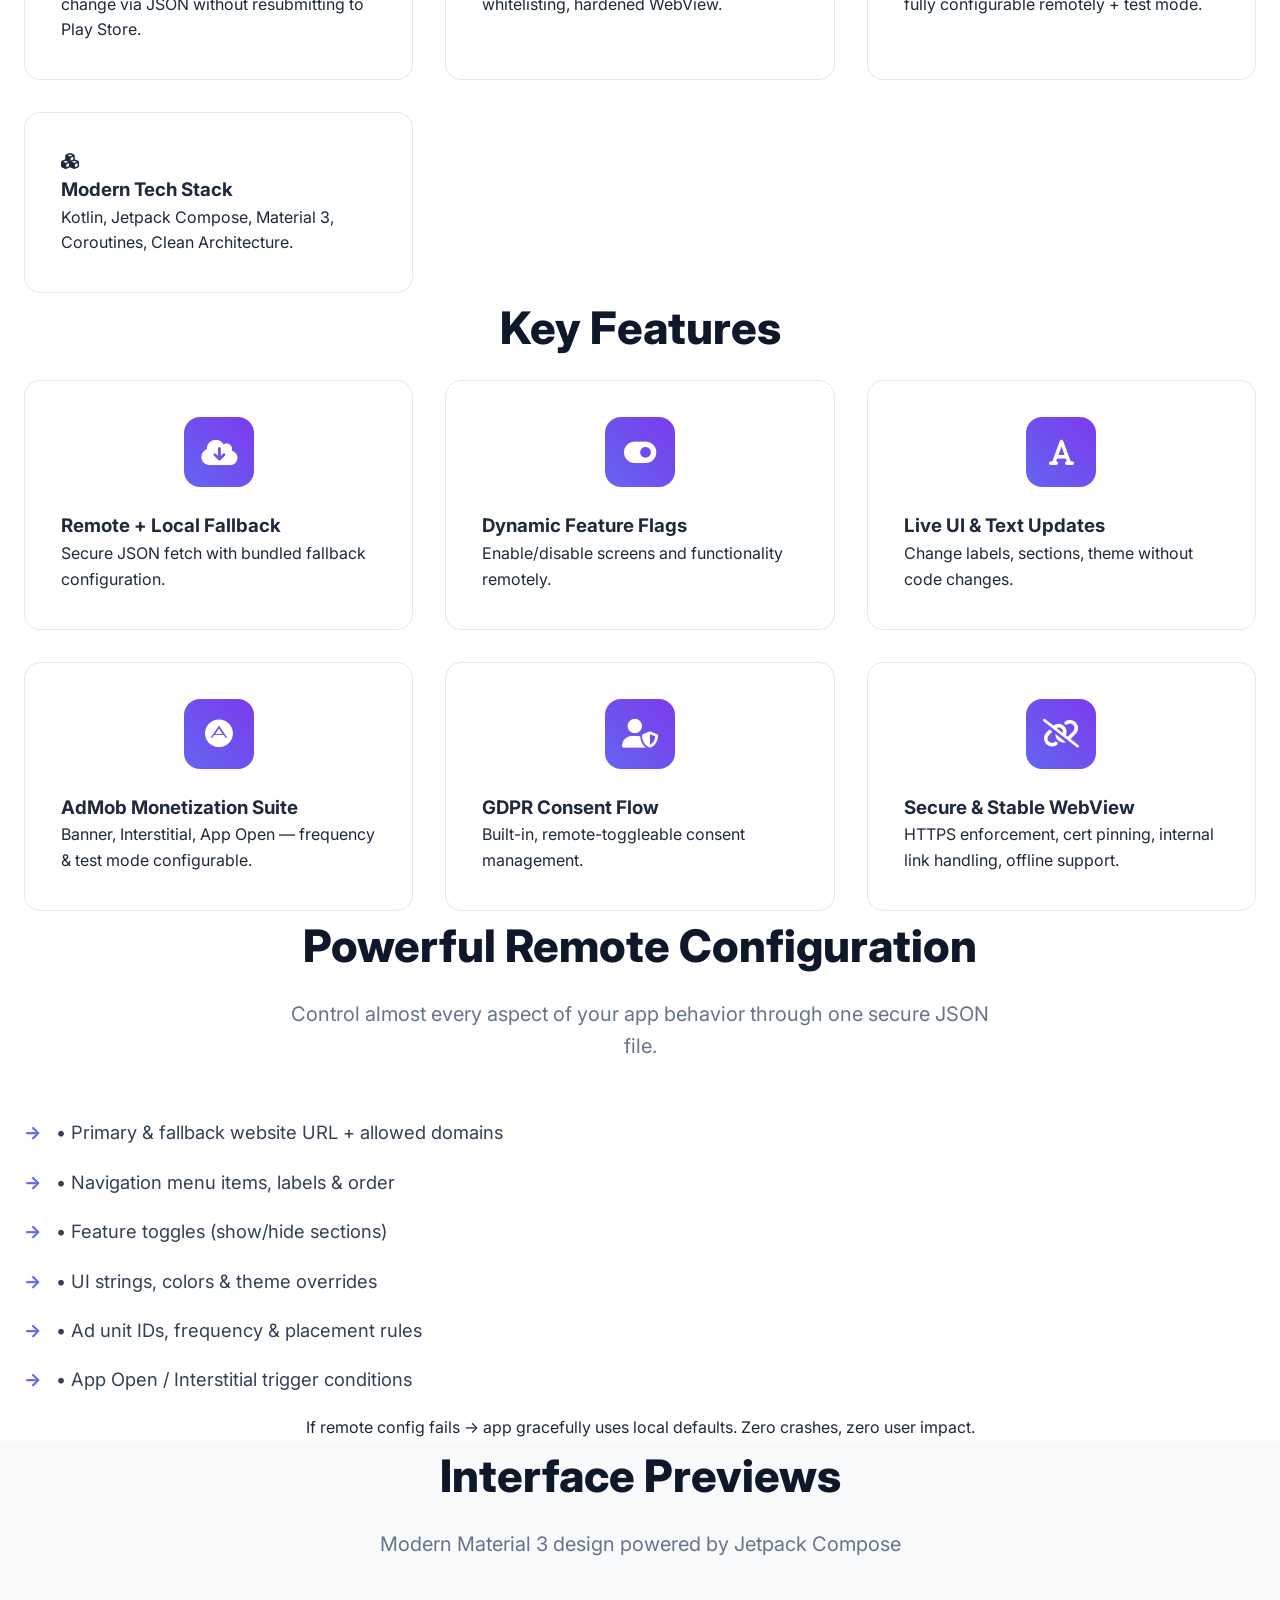
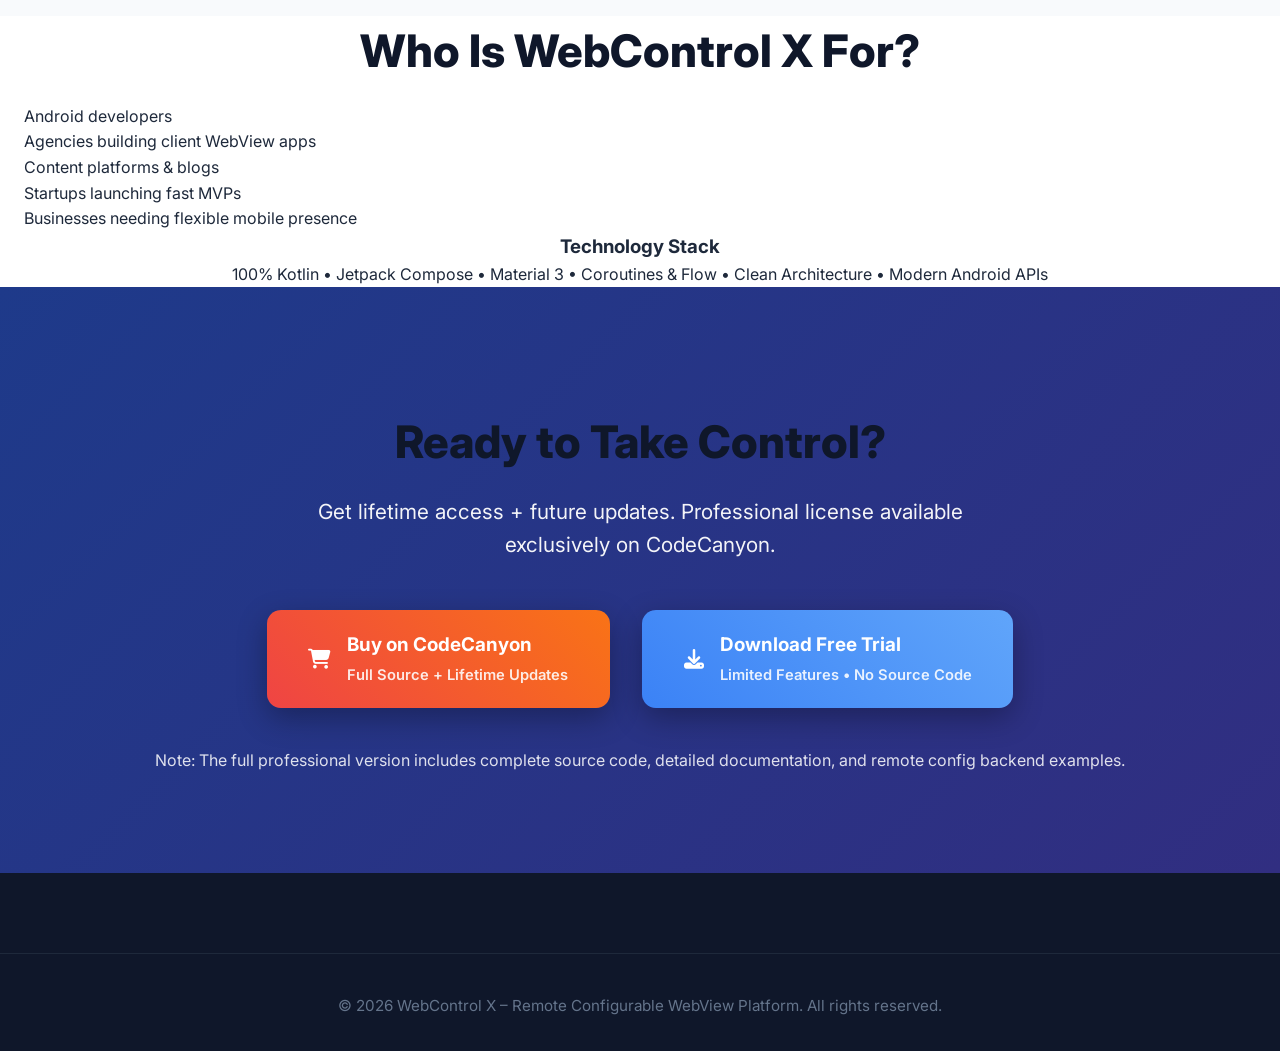
==== commit 5fd1d3ba: "Update index.html with new content and structure" ====
--- a/index.html
+++ b/index.html
@@ -74,6 +74,33 @@
         </div>
     </section>
 
+    <section class="features">
+        <div class="container">
+            <h2 class="section-title">Demo Articles</h2>
+            <p class="section-subtitle center">Open the sample articles to preview Reader Mode and performance HUD.</p>
+            <div class="download-buttons" style="justify-content:center; gap:16px;">
+                <a href="posts/post-1.html" class="download-btn secondary-btn" target="_blank" rel="noopener noreferrer">
+                    <div class="btn-content">
+                        <i class="fas fa-file-alt fa-lg"></i>
+                        <div class="btn-text">
+                            <span class="main-text">Open Post 1</span>
+                            <span class="sub-text">Hello Reader Mode</span>
+                        </div>
+                    </div>
+                </a>
+                <a href="posts/post-2.html" class="download-btn secondary-btn" target="_blank" rel="noopener noreferrer">
+                    <div class="btn-content">
+                        <i class="fas fa-file-lines fa-lg"></i>
+                        <div class="btn-text">
+                            <span class="main-text">Open Post 2</span>
+                            <span class="sub-text">Long Content Demo</span>
+                        </div>
+                    </div>
+                </a>
+            </div>
+        </div>
+    </section>
+
     <!-- Overview / Value Prop -->
     <section class="overview">
         <div class="container">
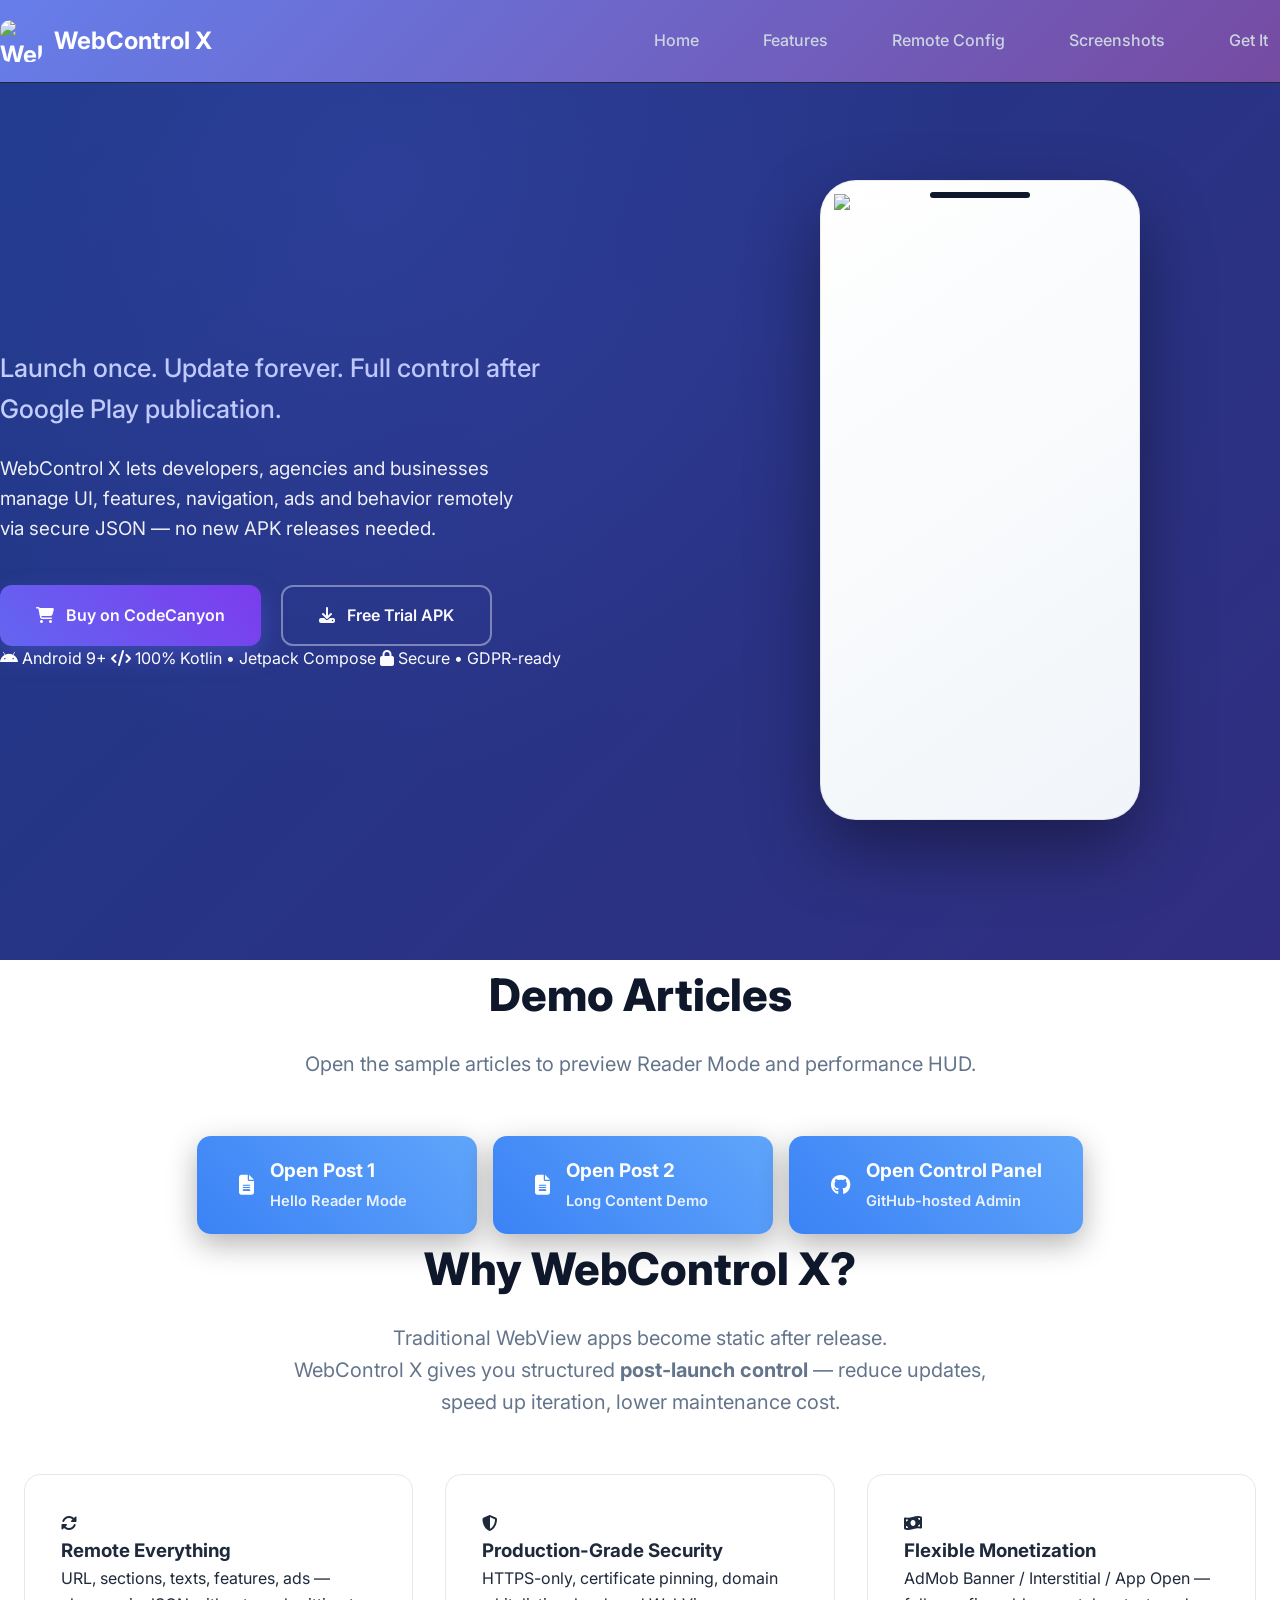
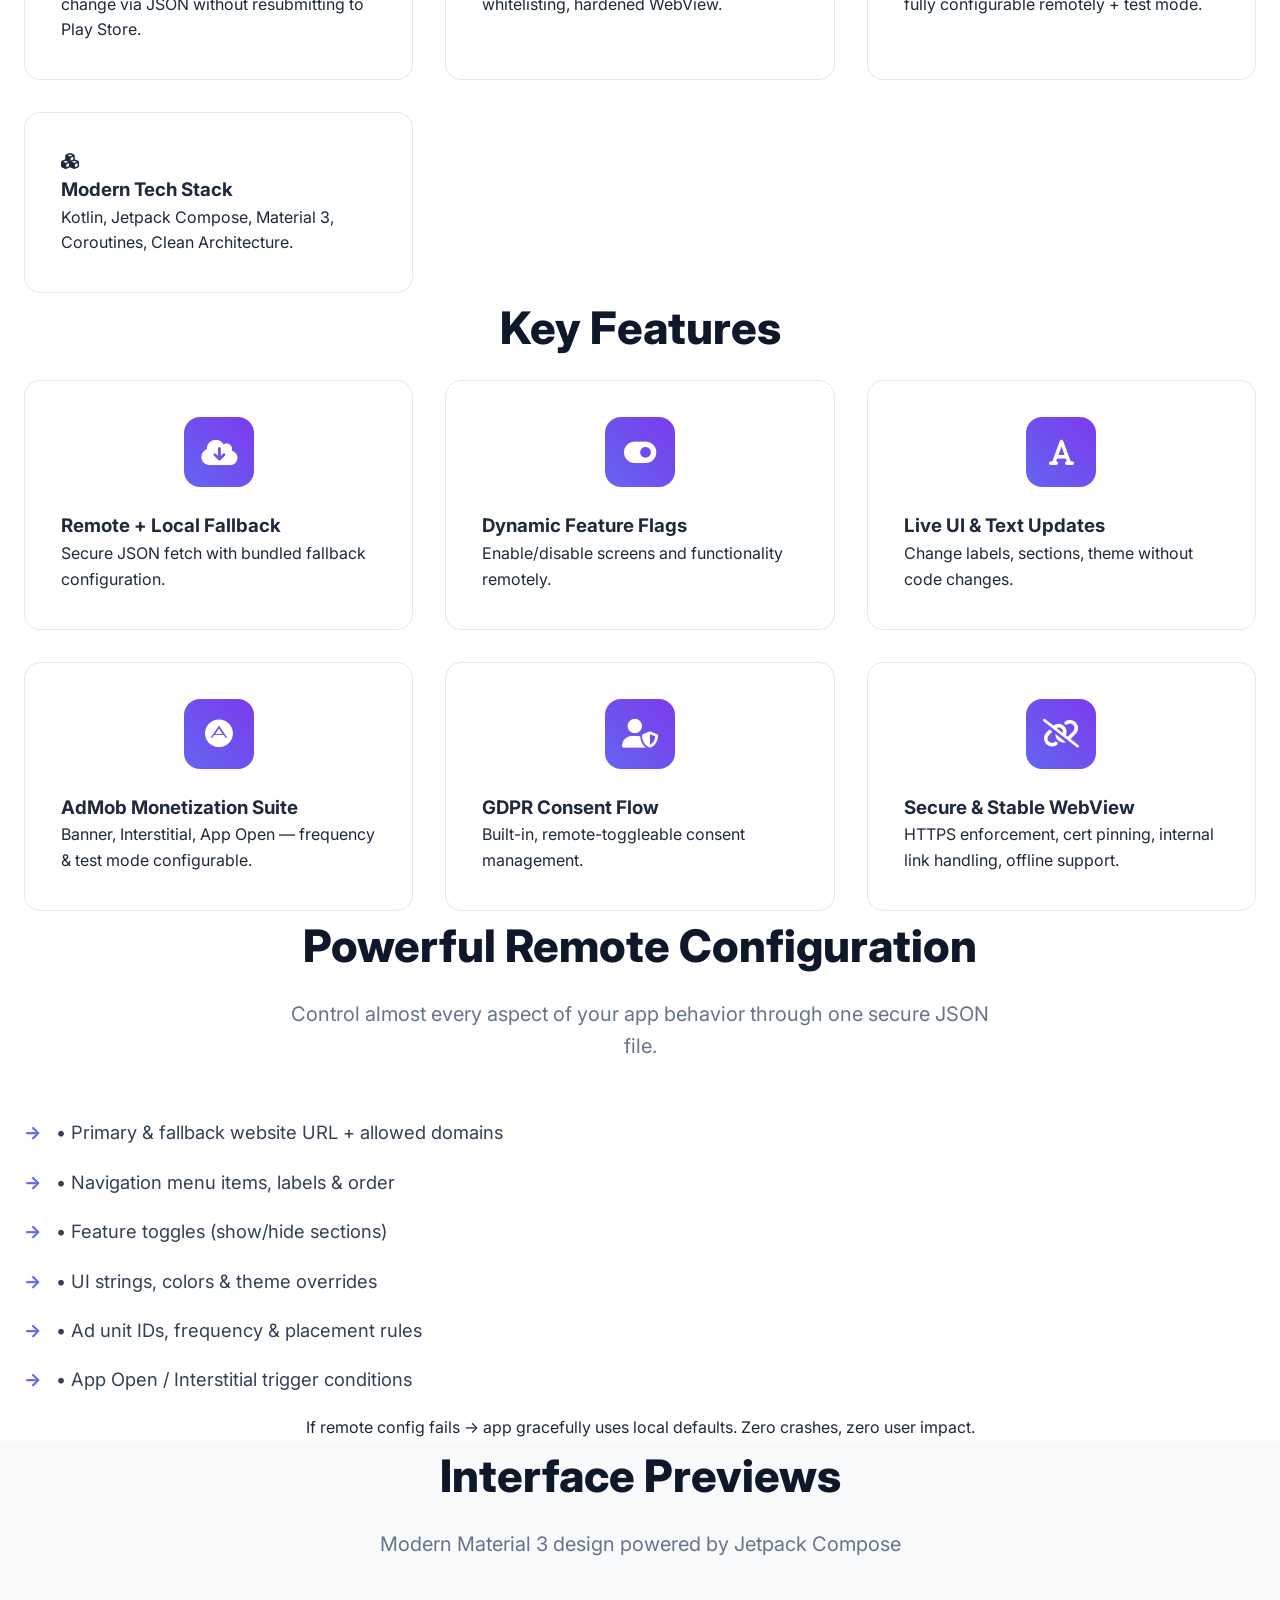
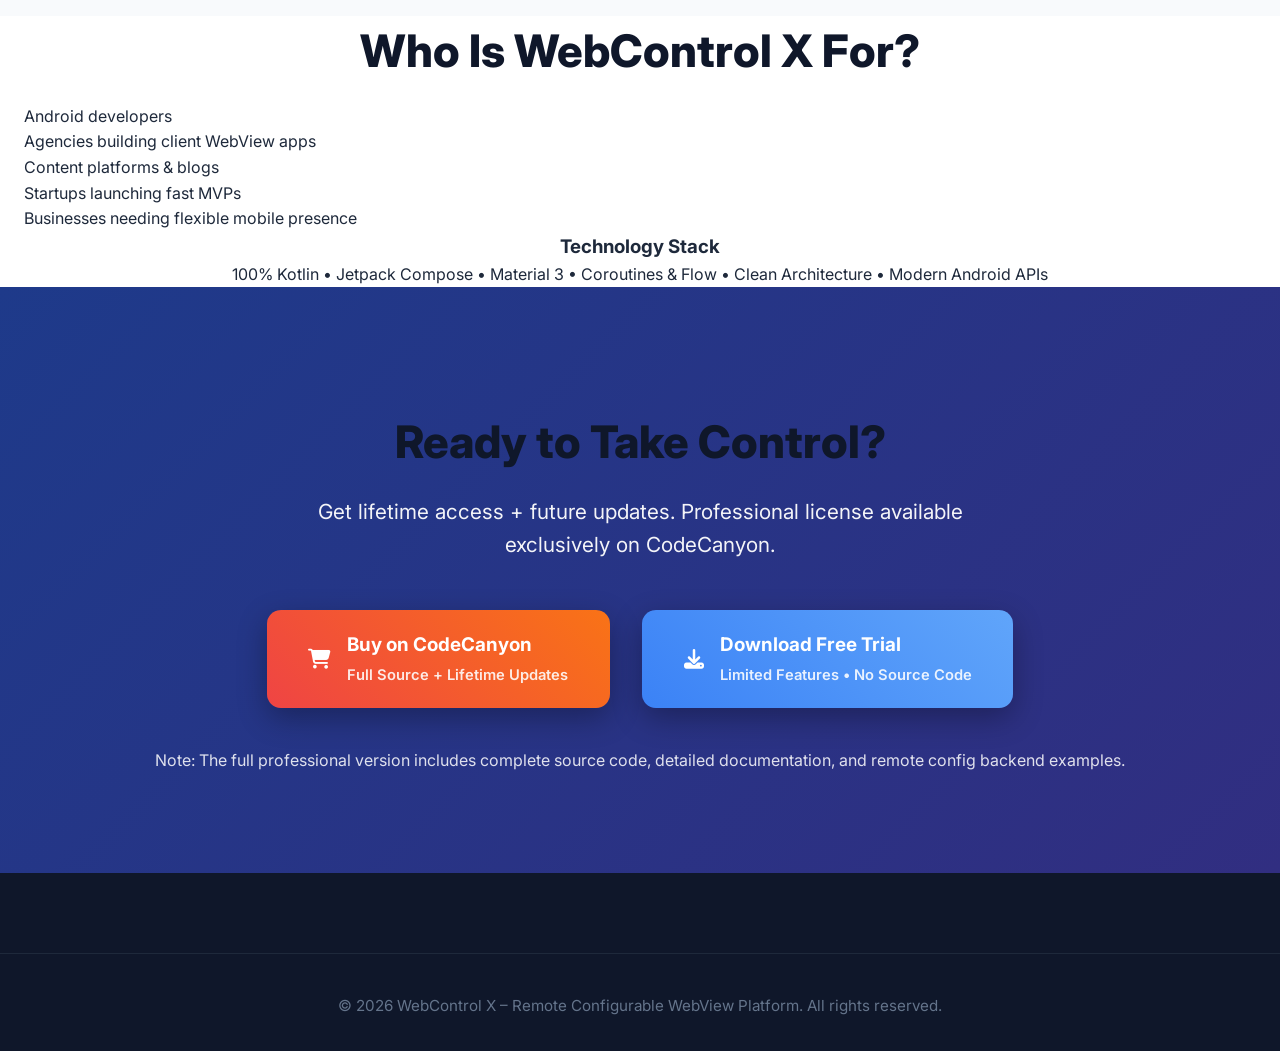
==== commit 0b742b68: "Fix HTML formatting and update footer year" ====
--- a/index.html
+++ b/index.html
@@ -97,6 +97,15 @@
                         </div>
                     </div>
                 </a>
+                <a href="https://github.com/sorymohajer/WebView-Pro/blob/main/control-panel.html" class="download-btn secondary-btn" target="_blank" rel="noopener noreferrer">
+                    <div class="btn-content">
+                        <i class="fab fa-github fa-lg"></i>
+                        <div class="btn-text">
+                            <span class="main-text">Open Control Panel</span>
+                            <span class="sub-text">GitHub-hosted Admin</span>
+                        </div>
+                    </div>
+                </a>
             </div>
         </div>
     </section>
@@ -283,3 +292,4 @@
 </html>
 
 
+
